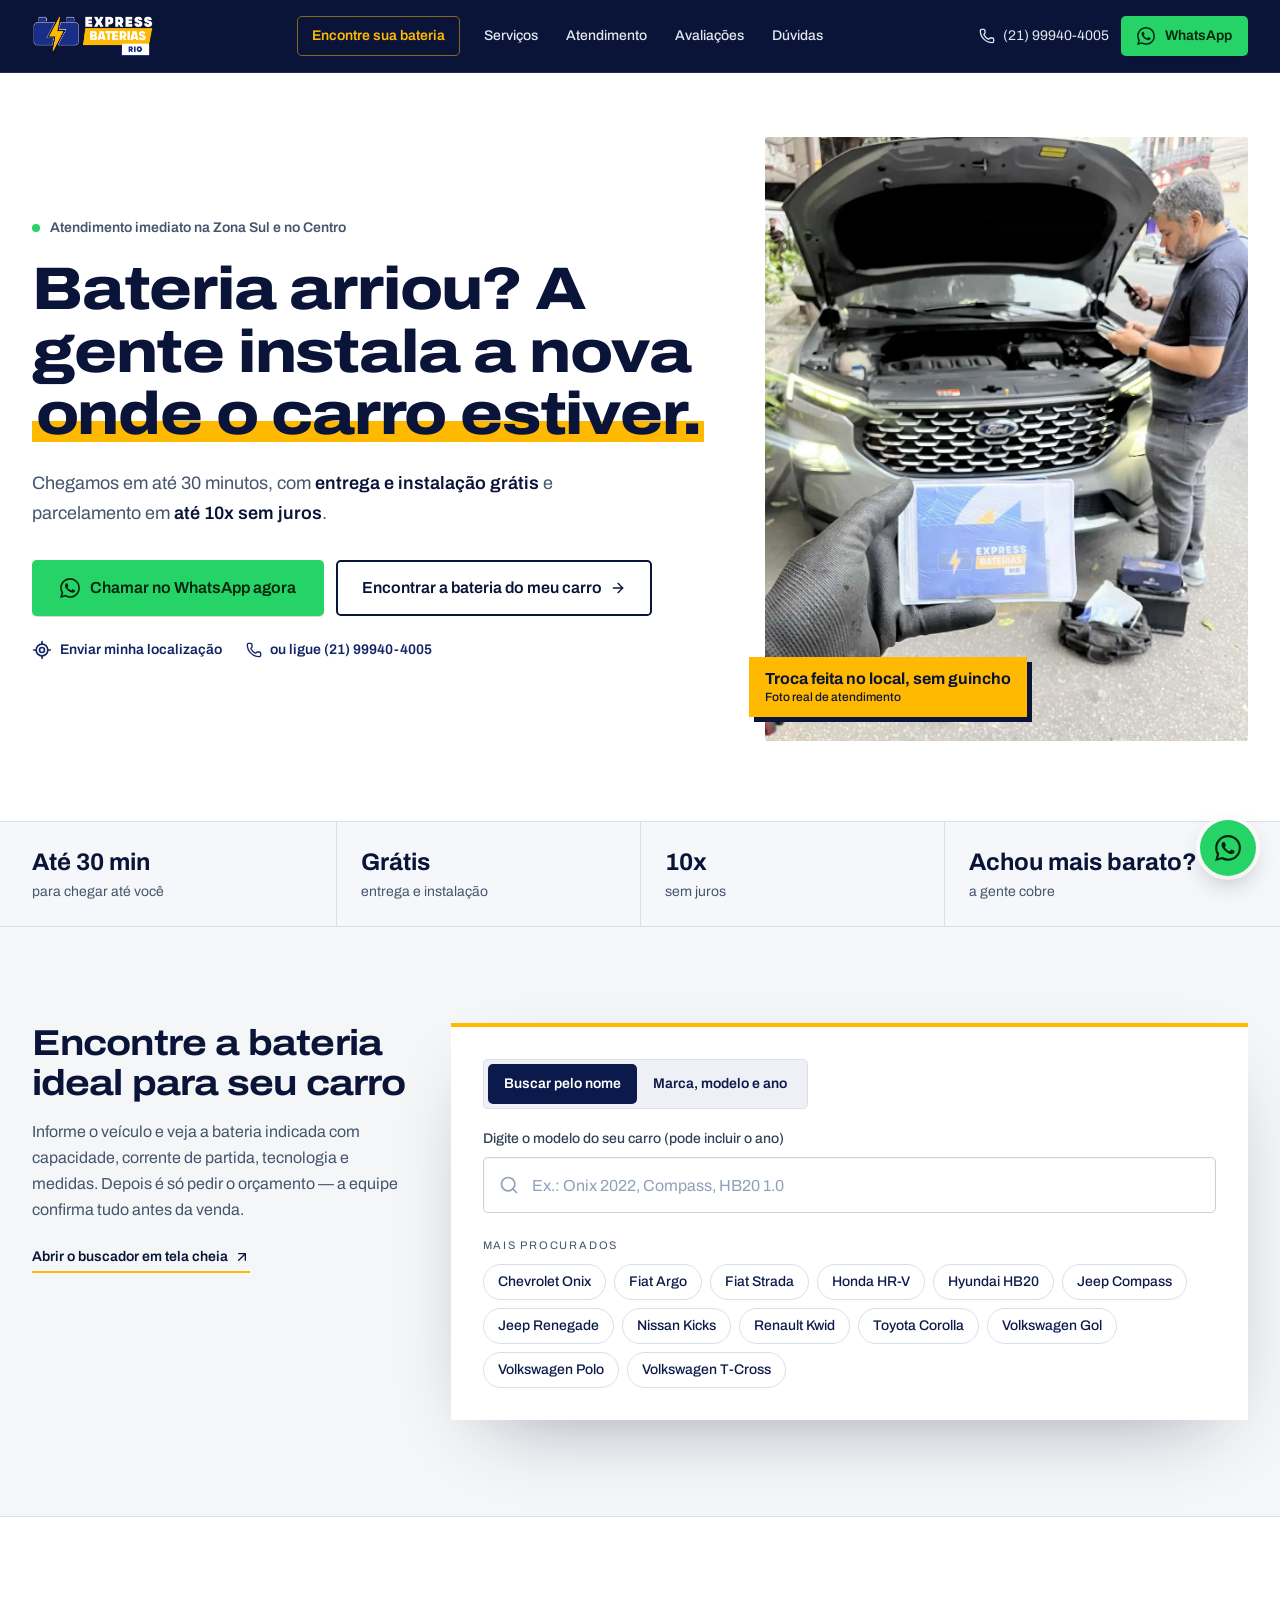
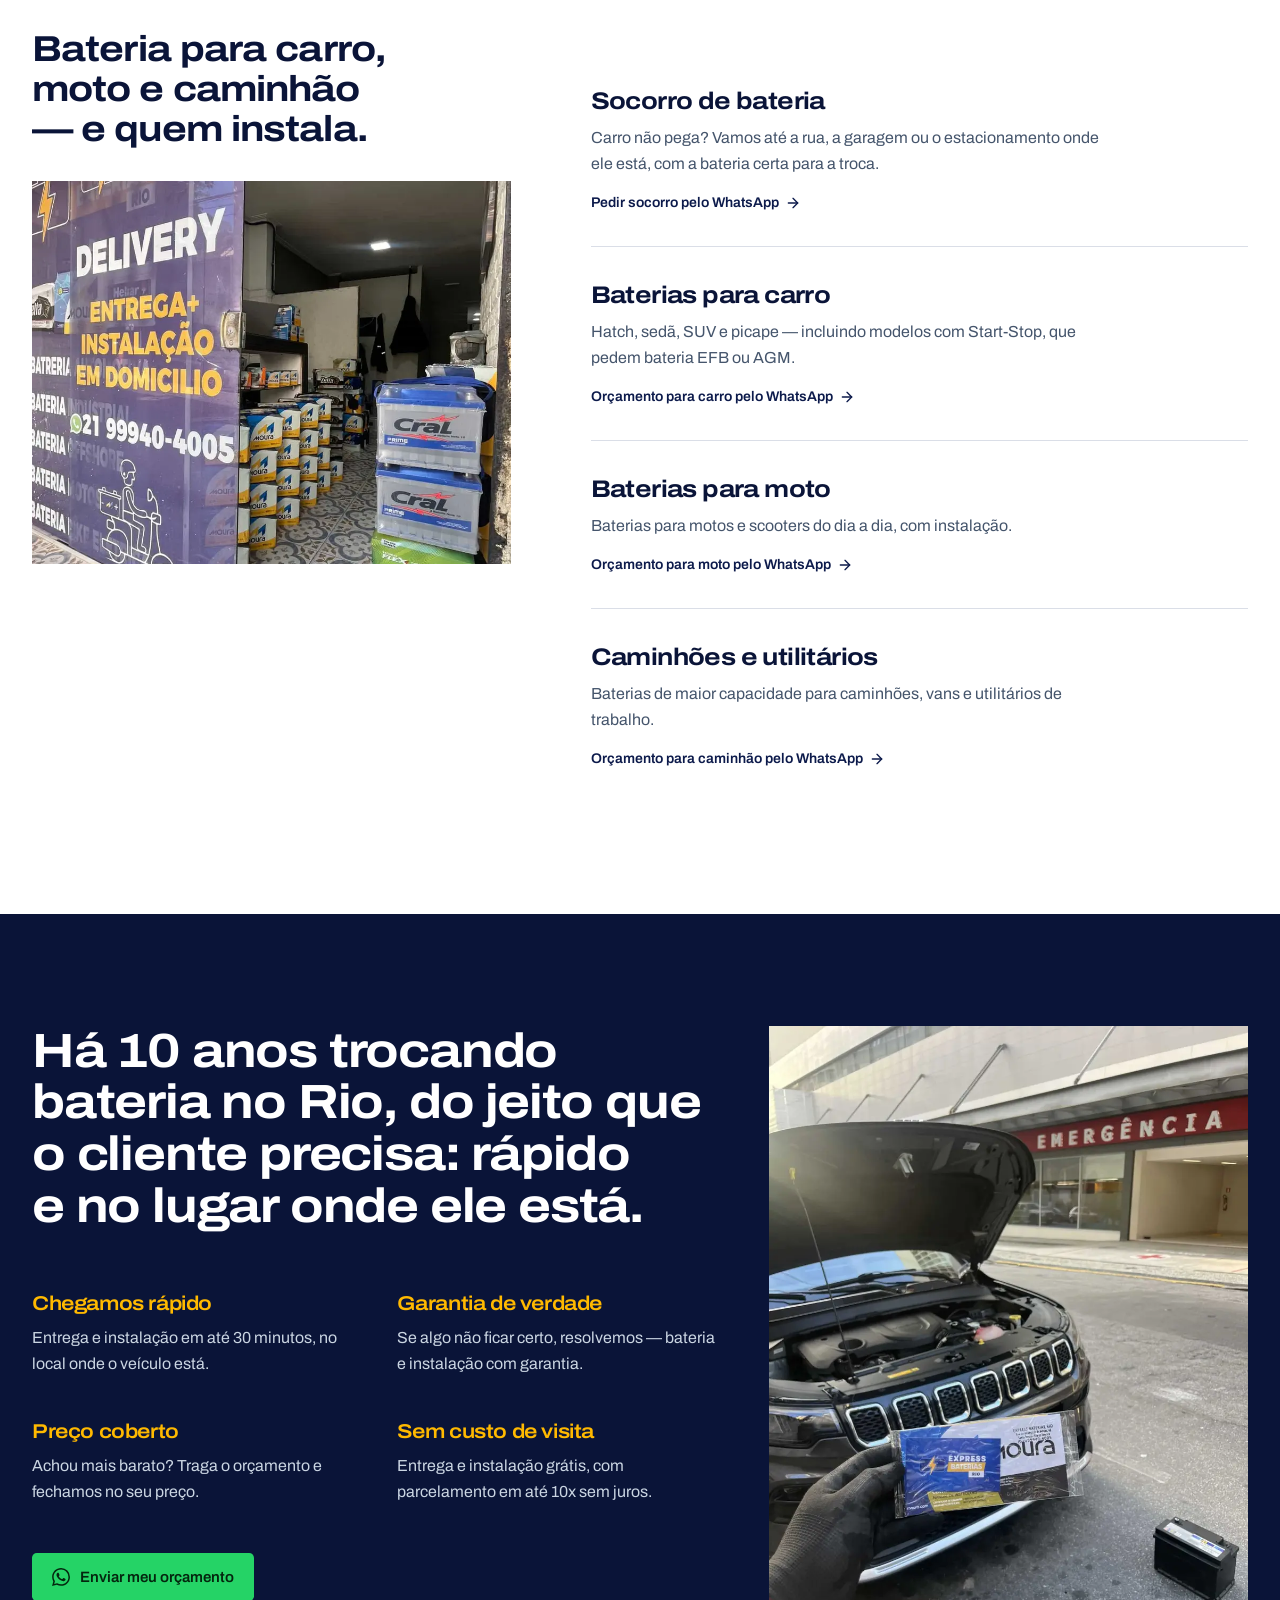
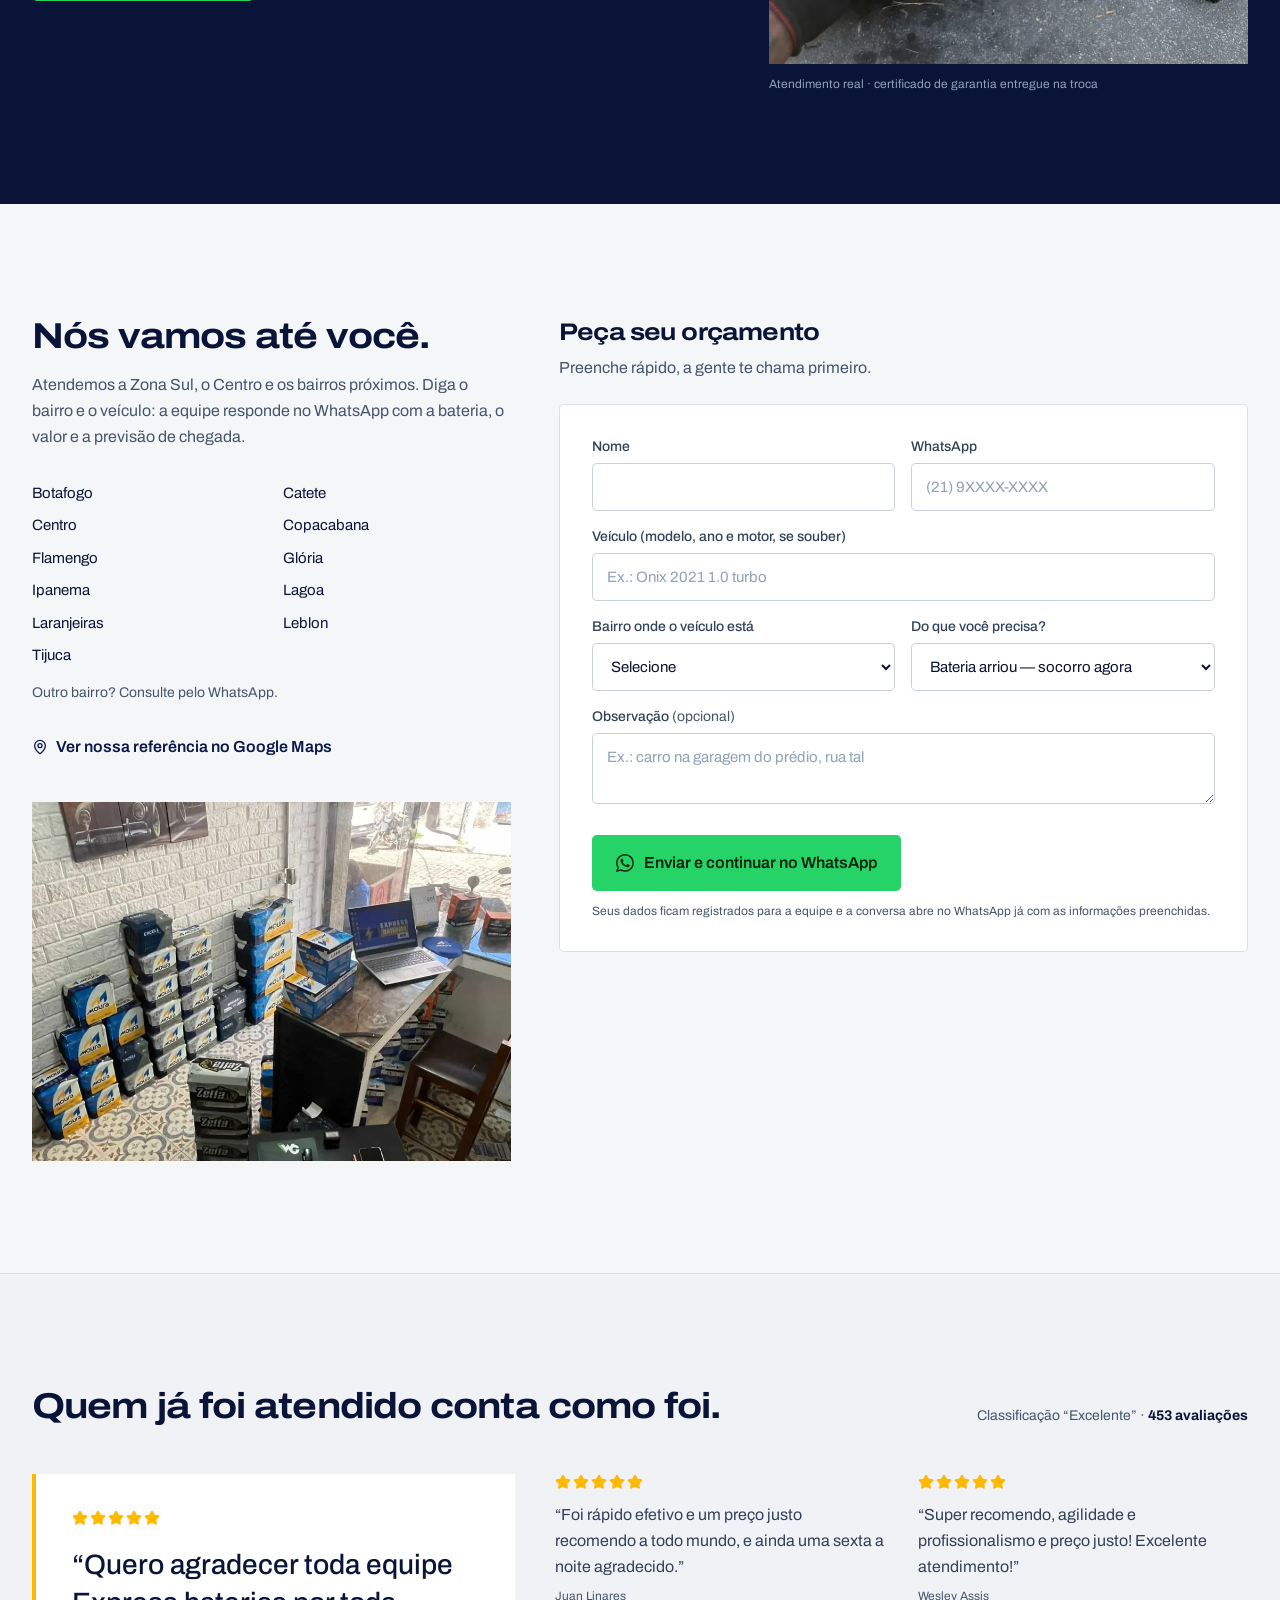
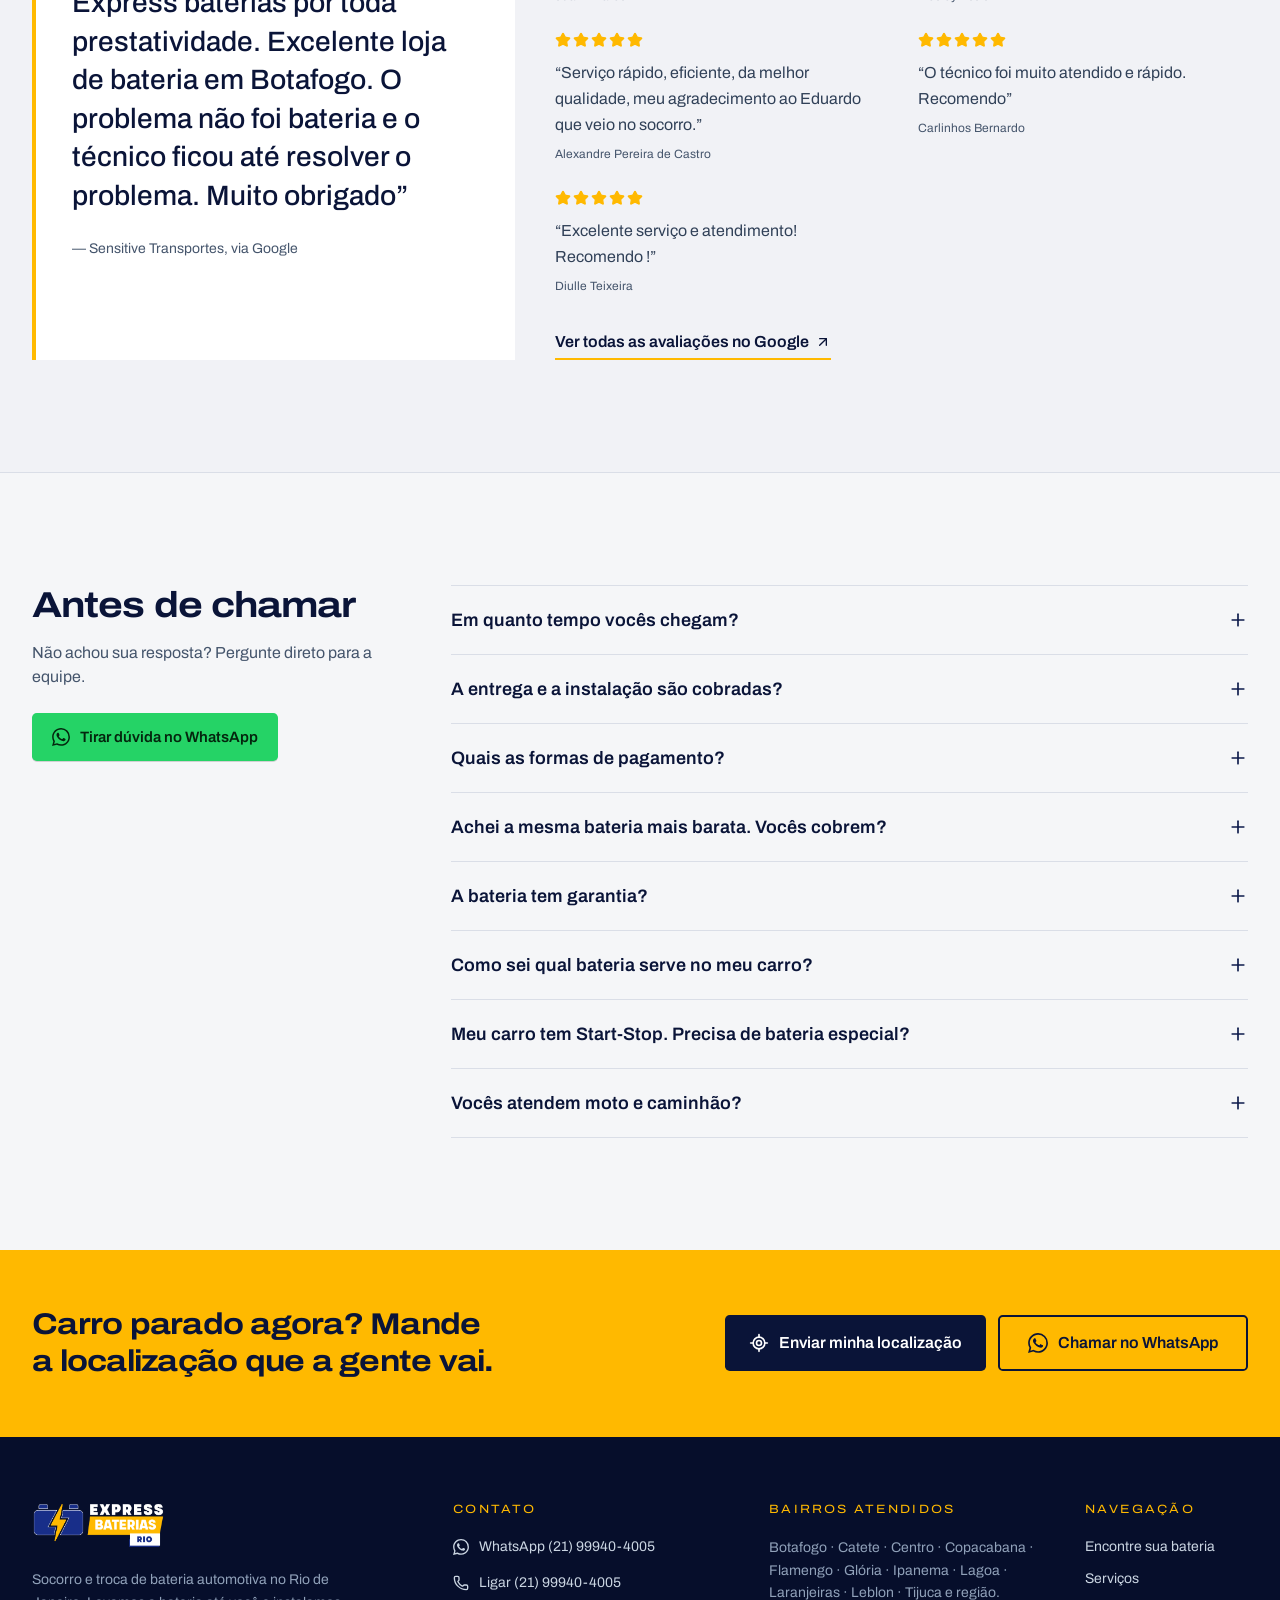
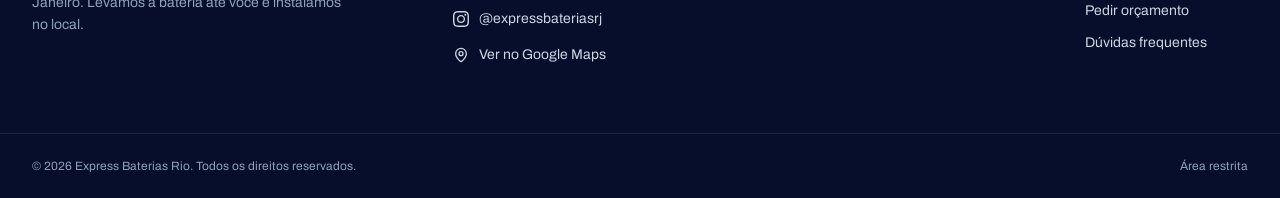
==== index.html @ cb230a3e "Prévia do PR #1 para GitHub Pages (dados de demonstração) Co-Authored-By: Claude Opus 5.5 (1M contex" ====
<!doctype html>
<html lang="pt-BR">
  <head>
    <meta charset="UTF-8" />
    <link rel="icon" href="./favicon.ico" sizes="any" />
    <link rel="icon" type="image/png" sizes="32x32" href="./favicon-32x32.png" />
    <link rel="icon" type="image/png" sizes="16x16" href="./favicon-16x16.png" />
    <link rel="apple-touch-icon" sizes="180x180" href="./apple-touch-icon.png" />
    <meta name="robots" content="noindex" />
    <meta name="viewport" content="width=device-width, initial-scale=1.0" />
    <meta name="theme-color" content="#0C1A4B" />
    <title>Express Baterias Rio – Socorro e troca de bateria automotiva no Rio</title>
    <meta name="description" content="Bateria arriou? Chegamos em até 30 minutos na Zona Sul e no Centro. Entrega e instalação grátis, parcelamento em até 10x sem juros. Baterias para carro, moto e caminhão." />
    <meta property="og:type" content="website" />
    <meta property="og:locale" content="pt_BR" />
    <meta property="og:site_name" content="Express Baterias Rio" />
    <meta property="og:title" content="Express Baterias Rio – Socorro e troca de bateria automotiva" />
    <meta property="og:description" content="Chegamos em até 30 minutos na Zona Sul e no Centro. Entrega e instalação grátis, até 10x sem juros." />
    <meta property="og:image" content="https://expressbateriasrio.com.br/img/3.webp" />
    <meta name="twitter:card" content="summary_large_image" />
    <link rel="preload" as="image" href="./img/3.webp" type="image/webp" />
    <link rel="preload" as="font" href="./fonts/archivo-latin.woff2" type="font/woff2" crossorigin />
    <script type="module" crossorigin src="./assets/index-IyYemOpE.js"></script>
    <link rel="stylesheet" crossorigin href="./assets/index-Cwd_bEfE.css">
  </head>
  <body>
    <div id="root"></div>
  </body>
</html>
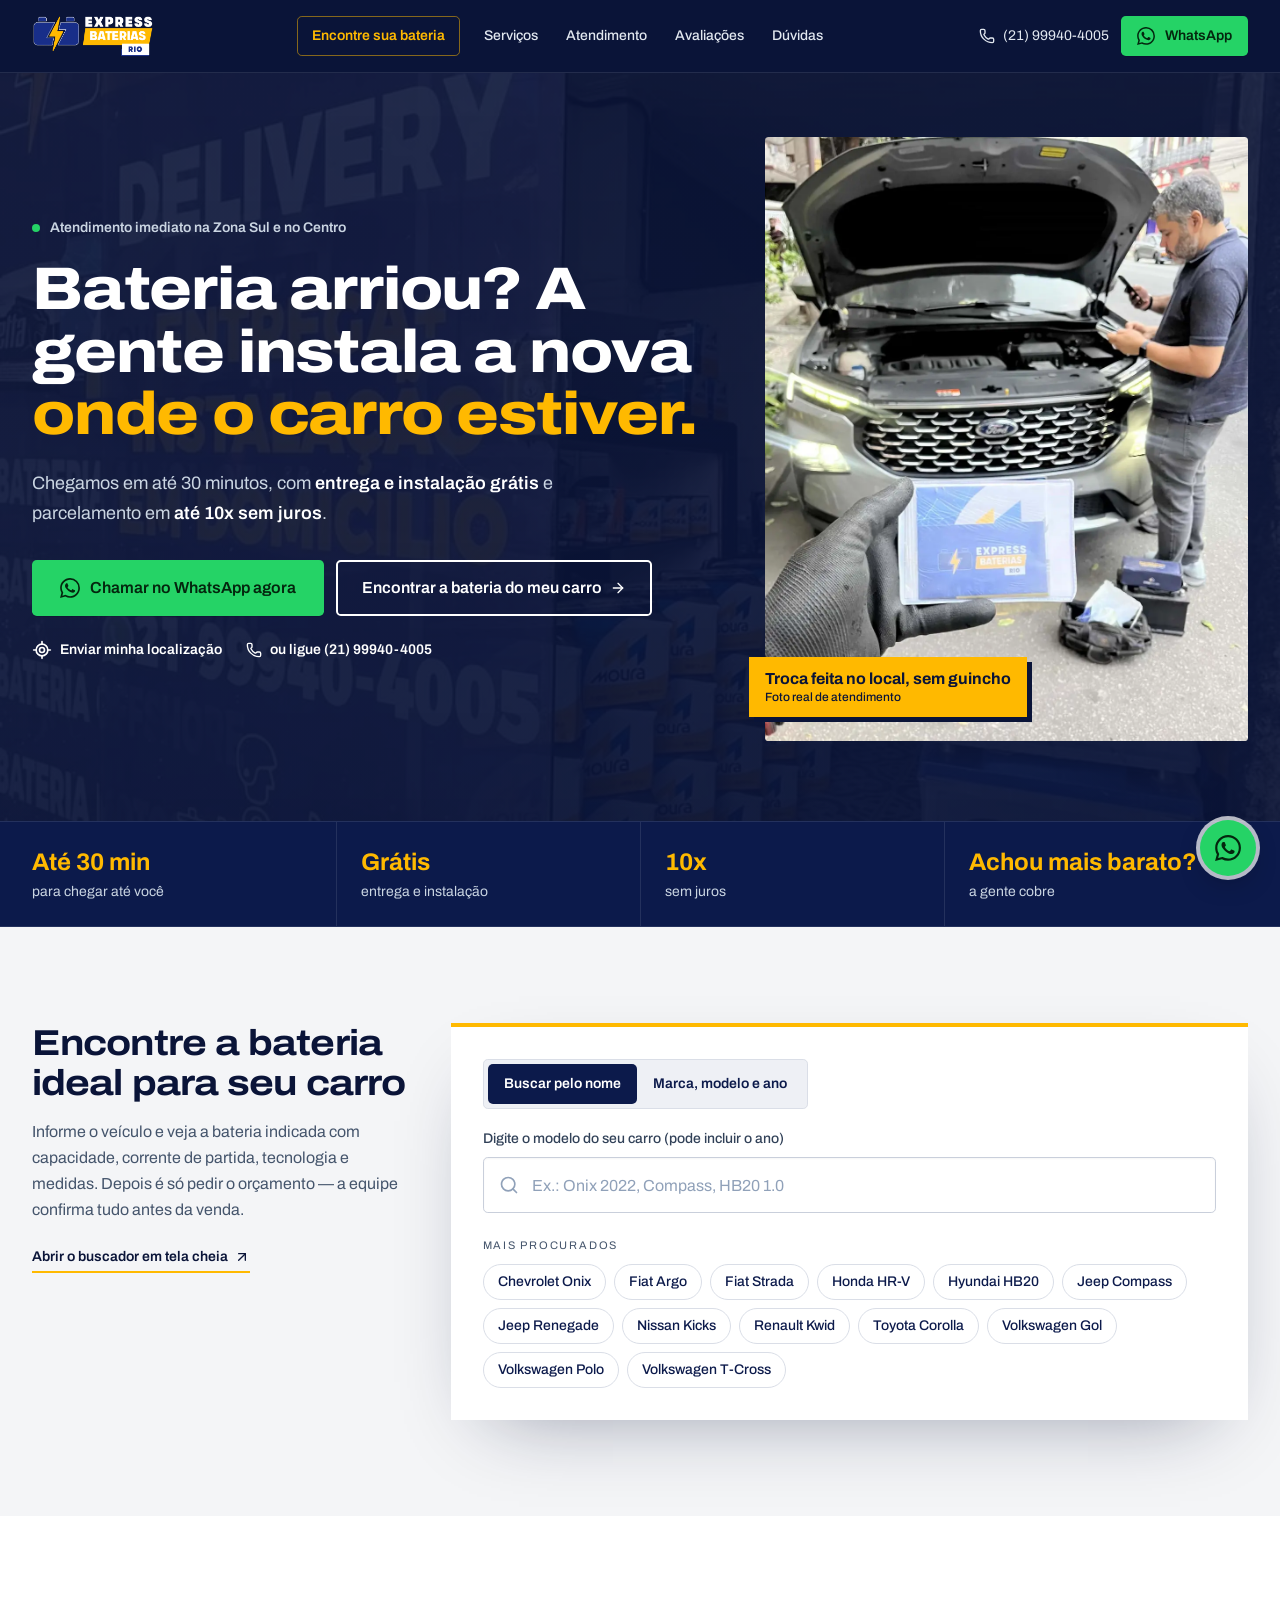
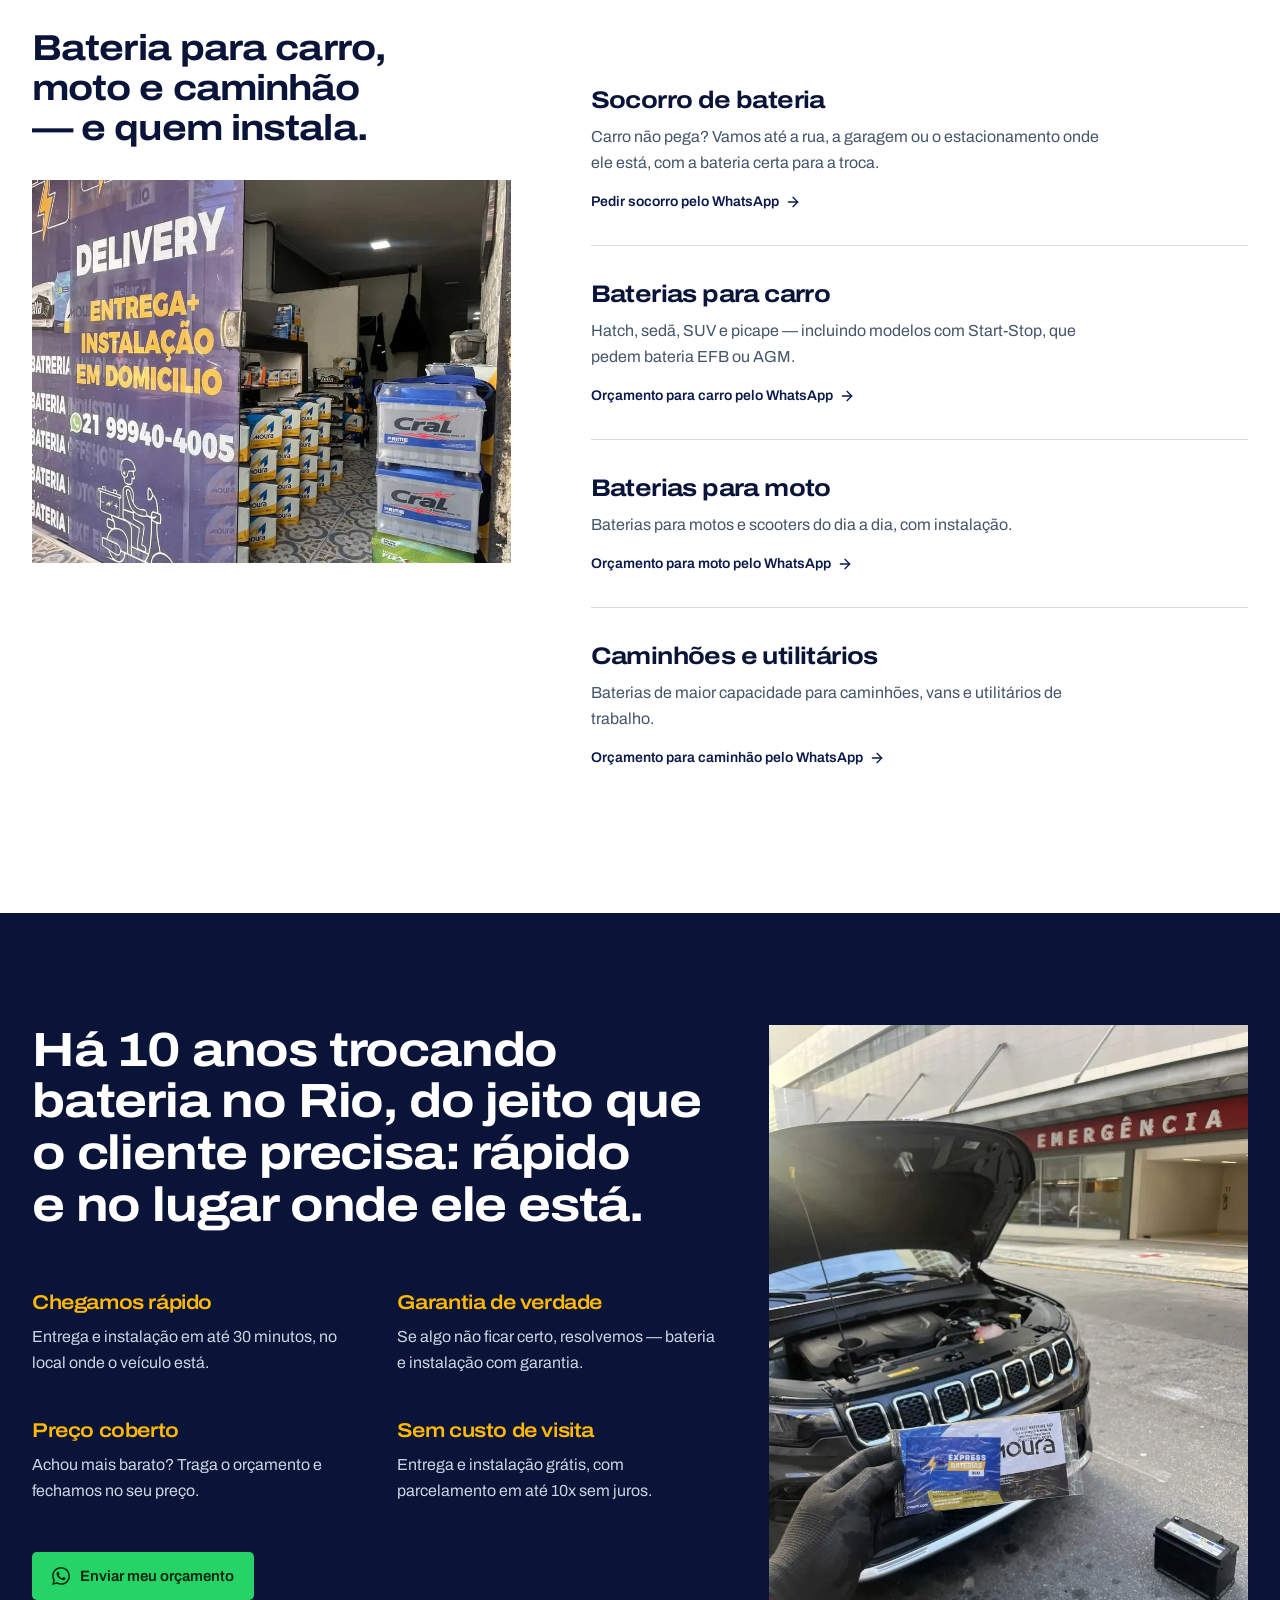
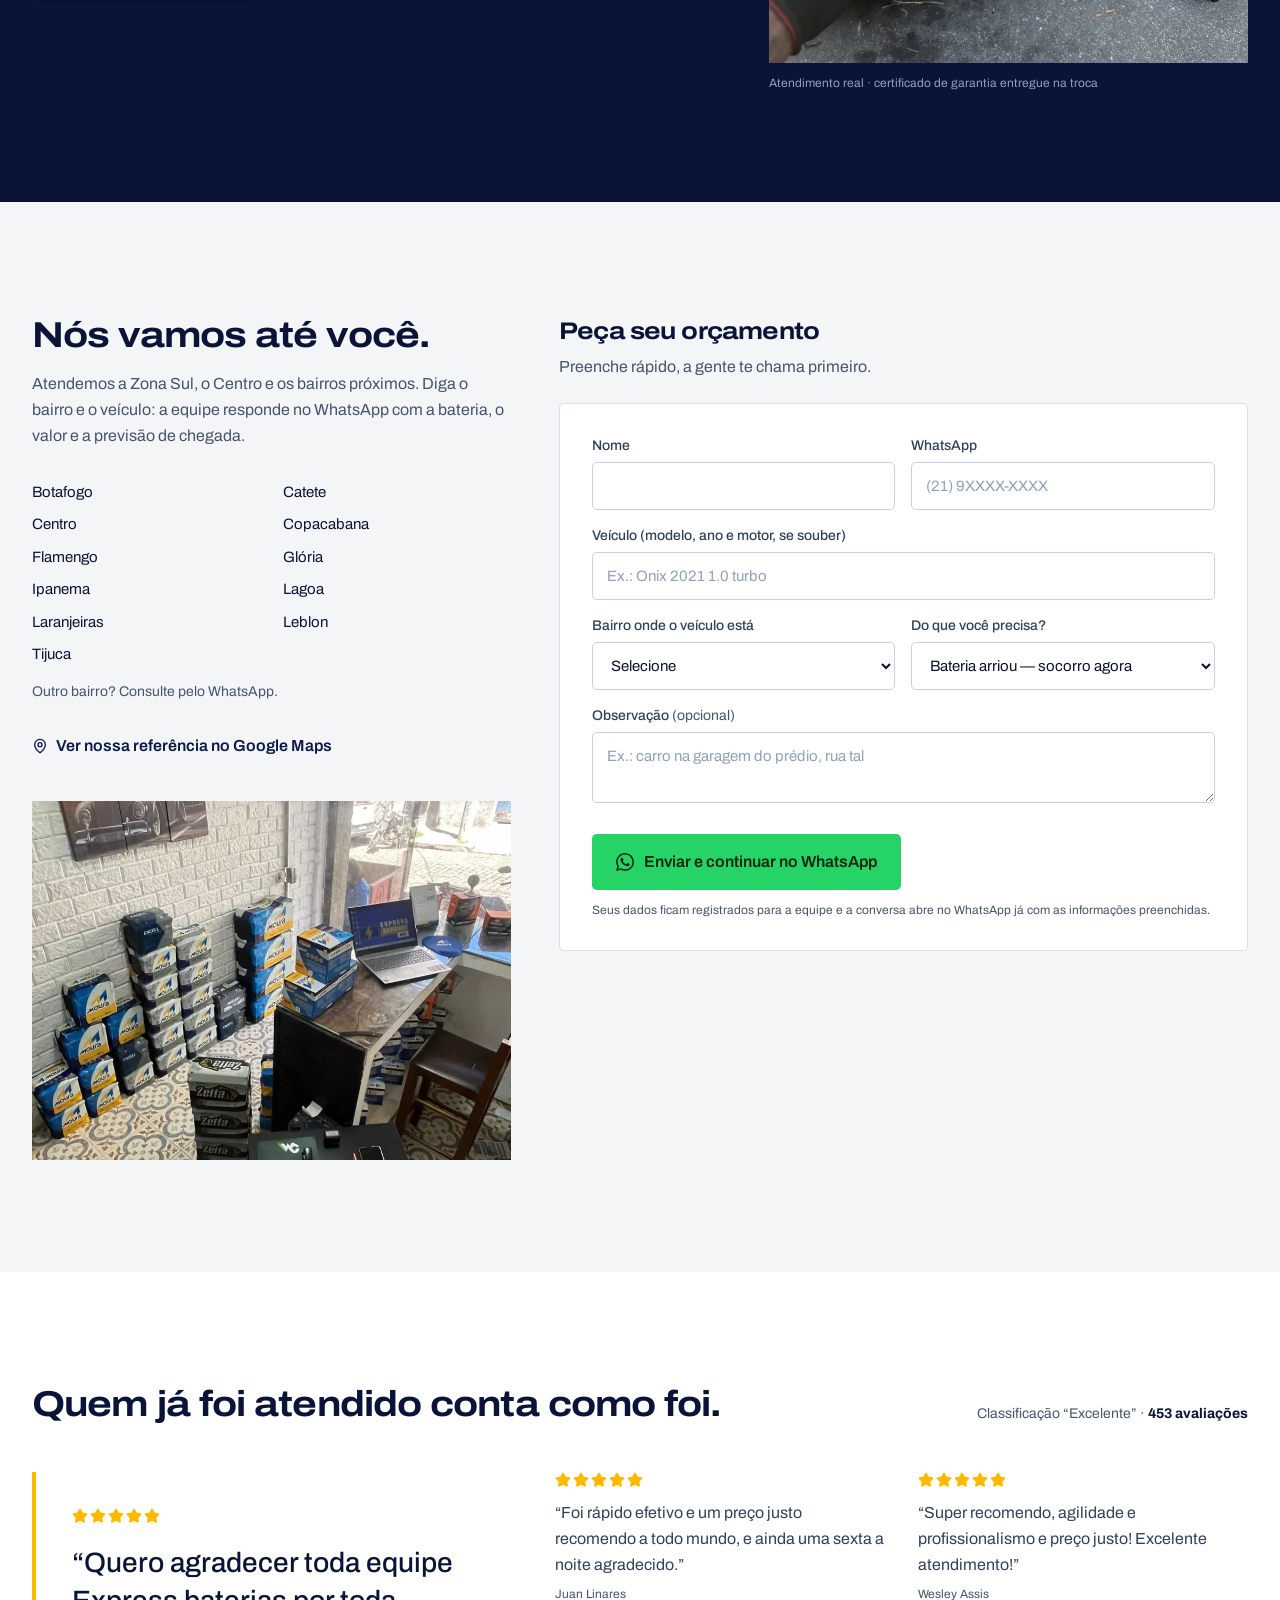
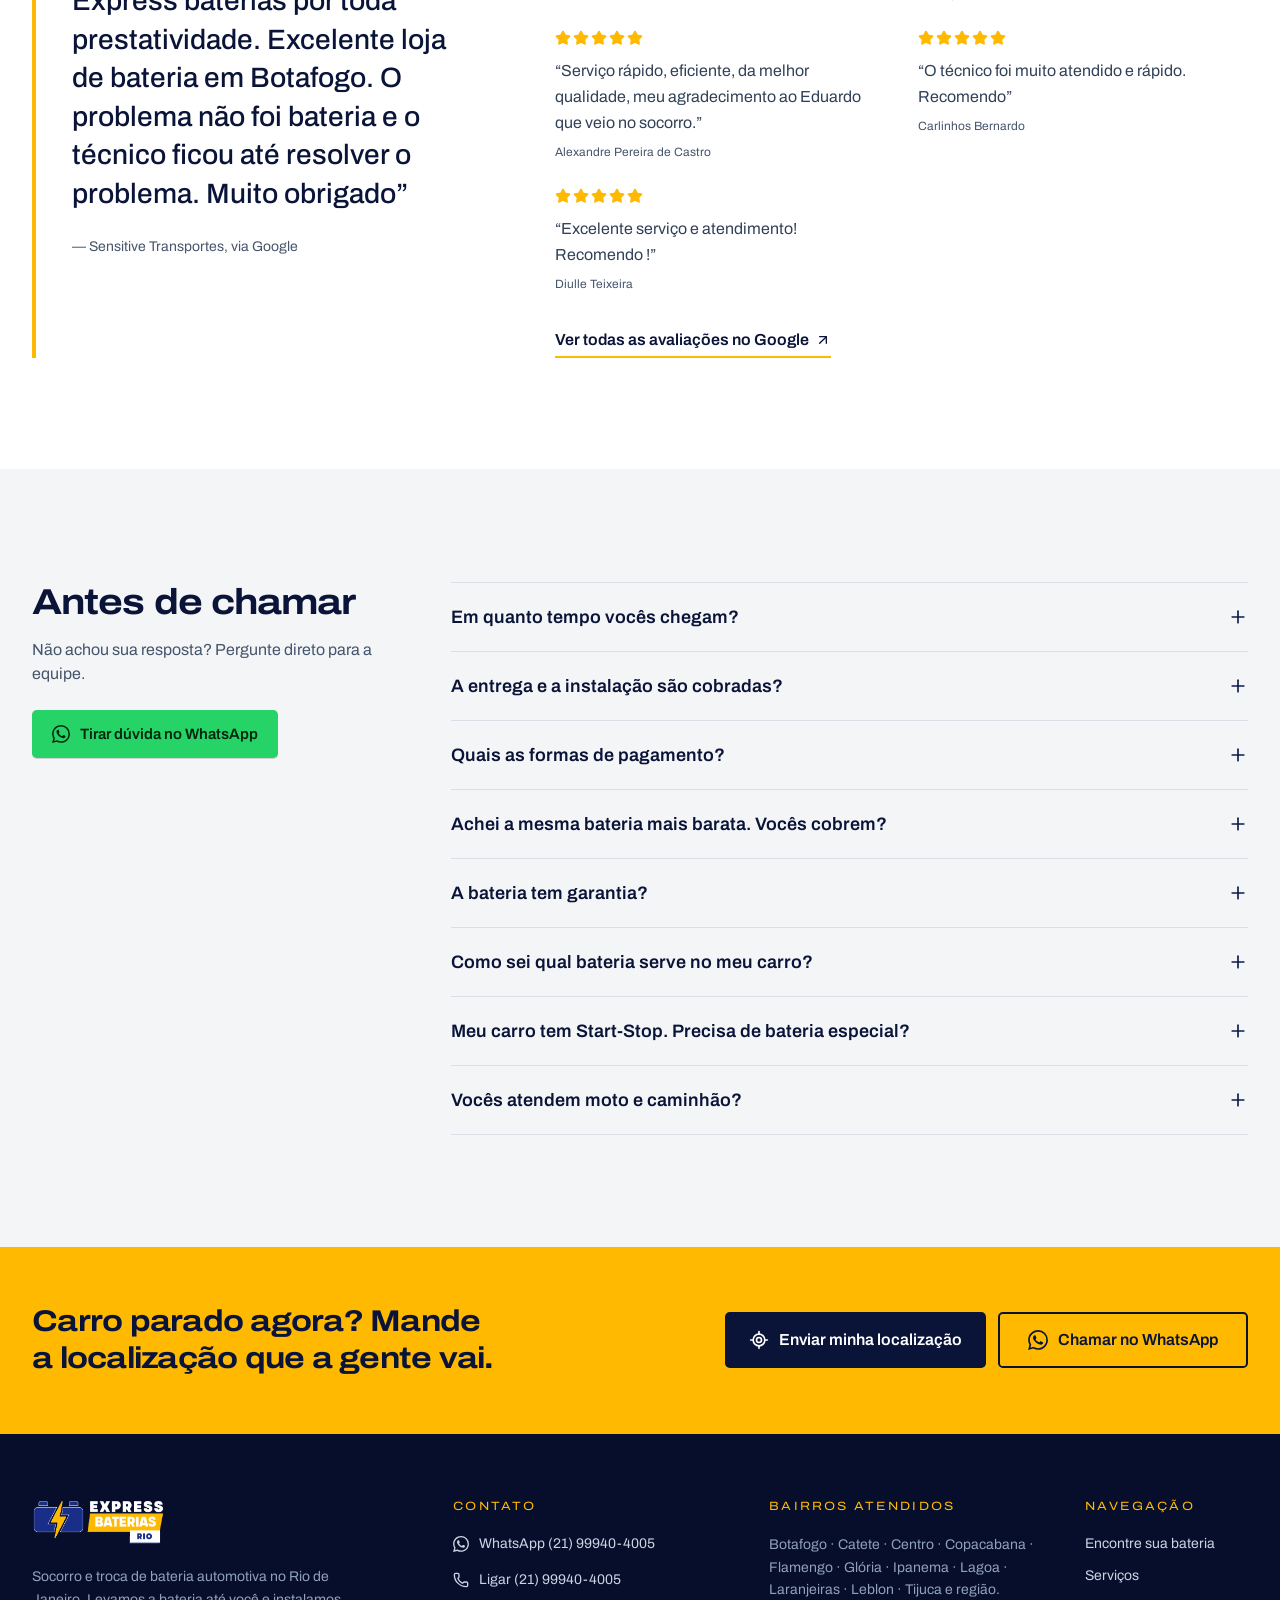
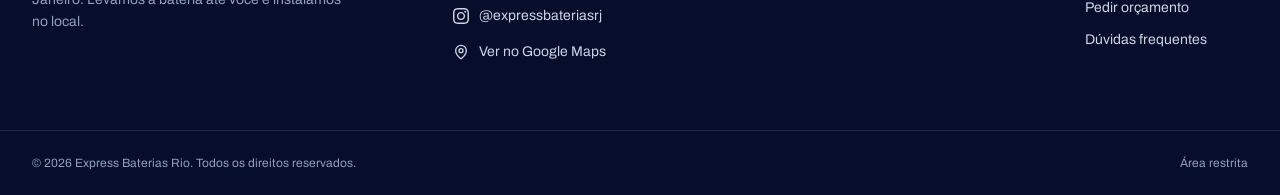
==== commit 44c43551: "Prévia: opção C de fundo Co-Authored-By: Claude Opus 5.5 (1M context) <noreply@anthropic.com> Claude" ====
--- a/index.html
+++ b/index.html
@@ -20,8 +20,8 @@
     <meta name="twitter:card" content="summary_large_image" />
     <link rel="preload" as="image" href="./img/3.webp" type="image/webp" />
     <link rel="preload" as="font" href="./fonts/archivo-latin.woff2" type="font/woff2" crossorigin />
-    <script type="module" crossorigin src="./assets/index-IyYemOpE.js"></script>
-    <link rel="stylesheet" crossorigin href="./assets/index-Cwd_bEfE.css">
+    <script type="module" crossorigin src="./assets/index-YDPysJhI.js"></script>
+    <link rel="stylesheet" crossorigin href="./assets/index-BfiLnAzB.css">
   </head>
   <body>
     <div id="root"></div>
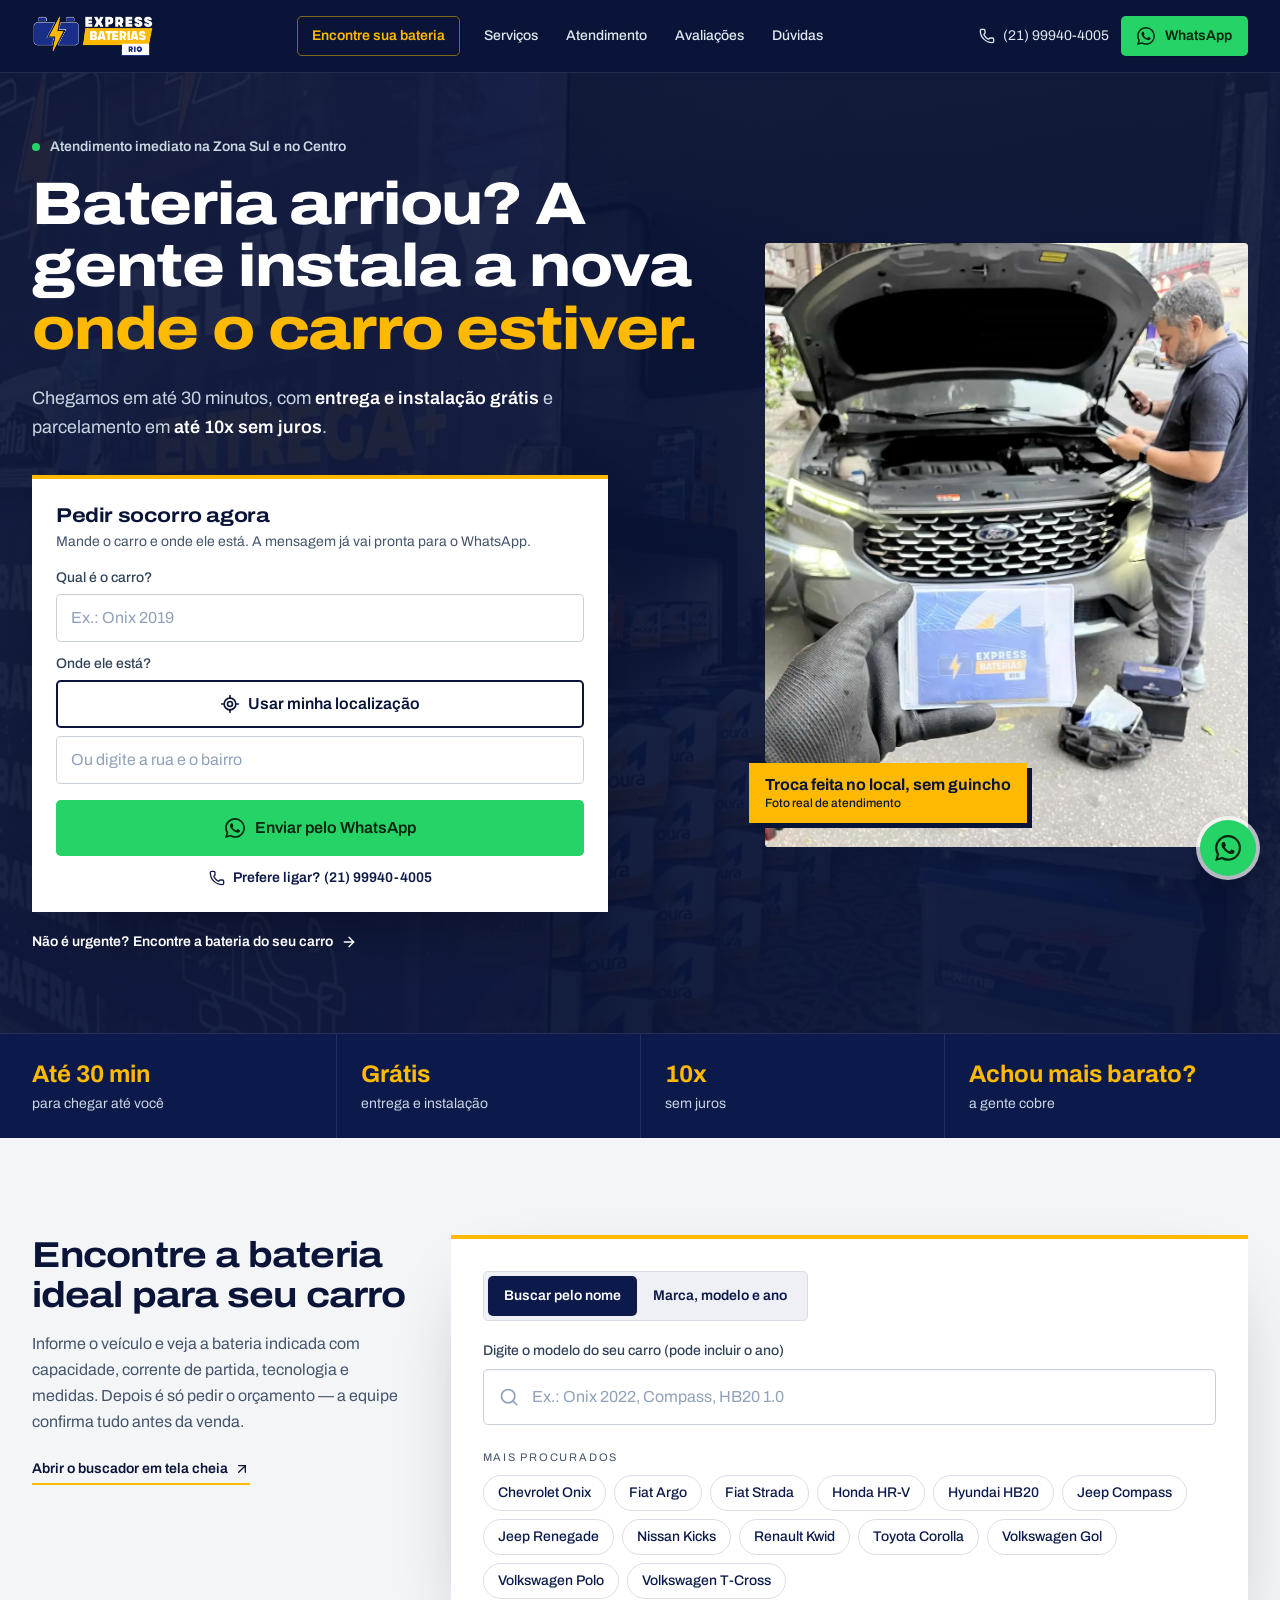
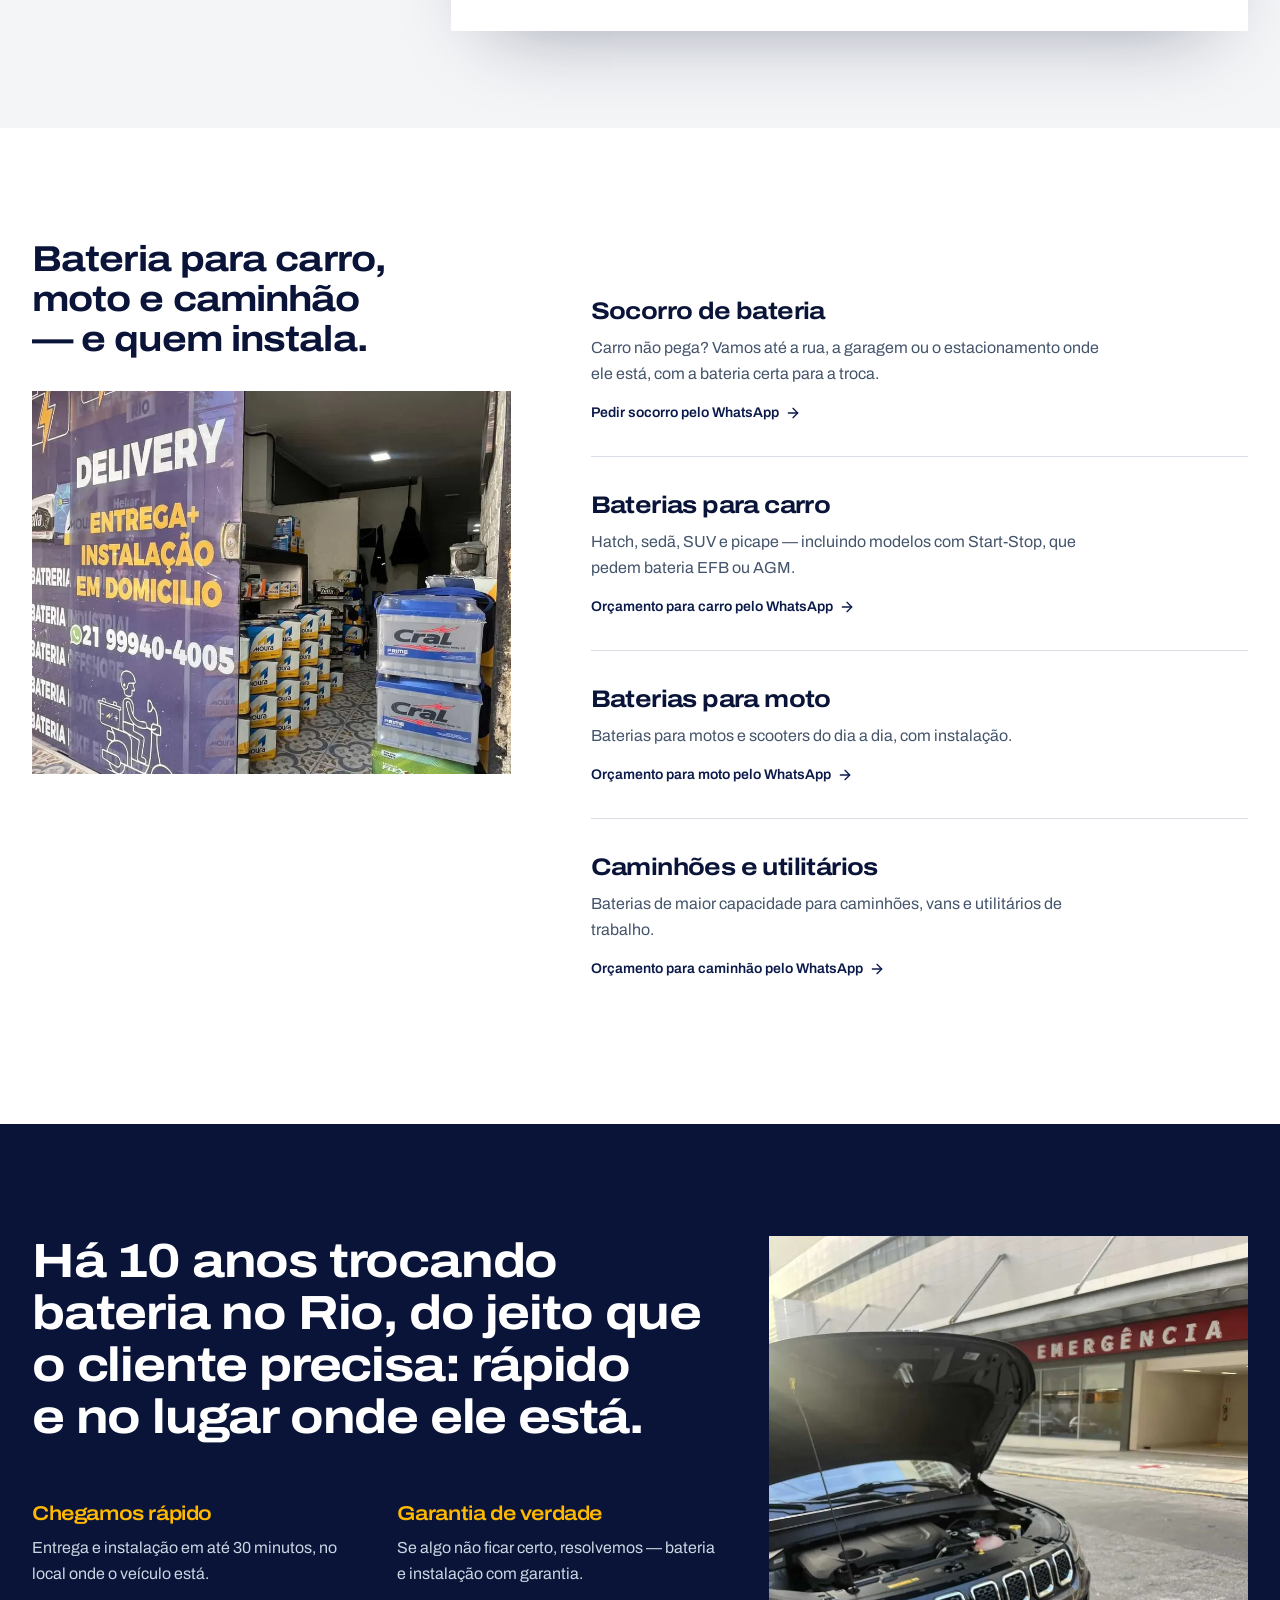
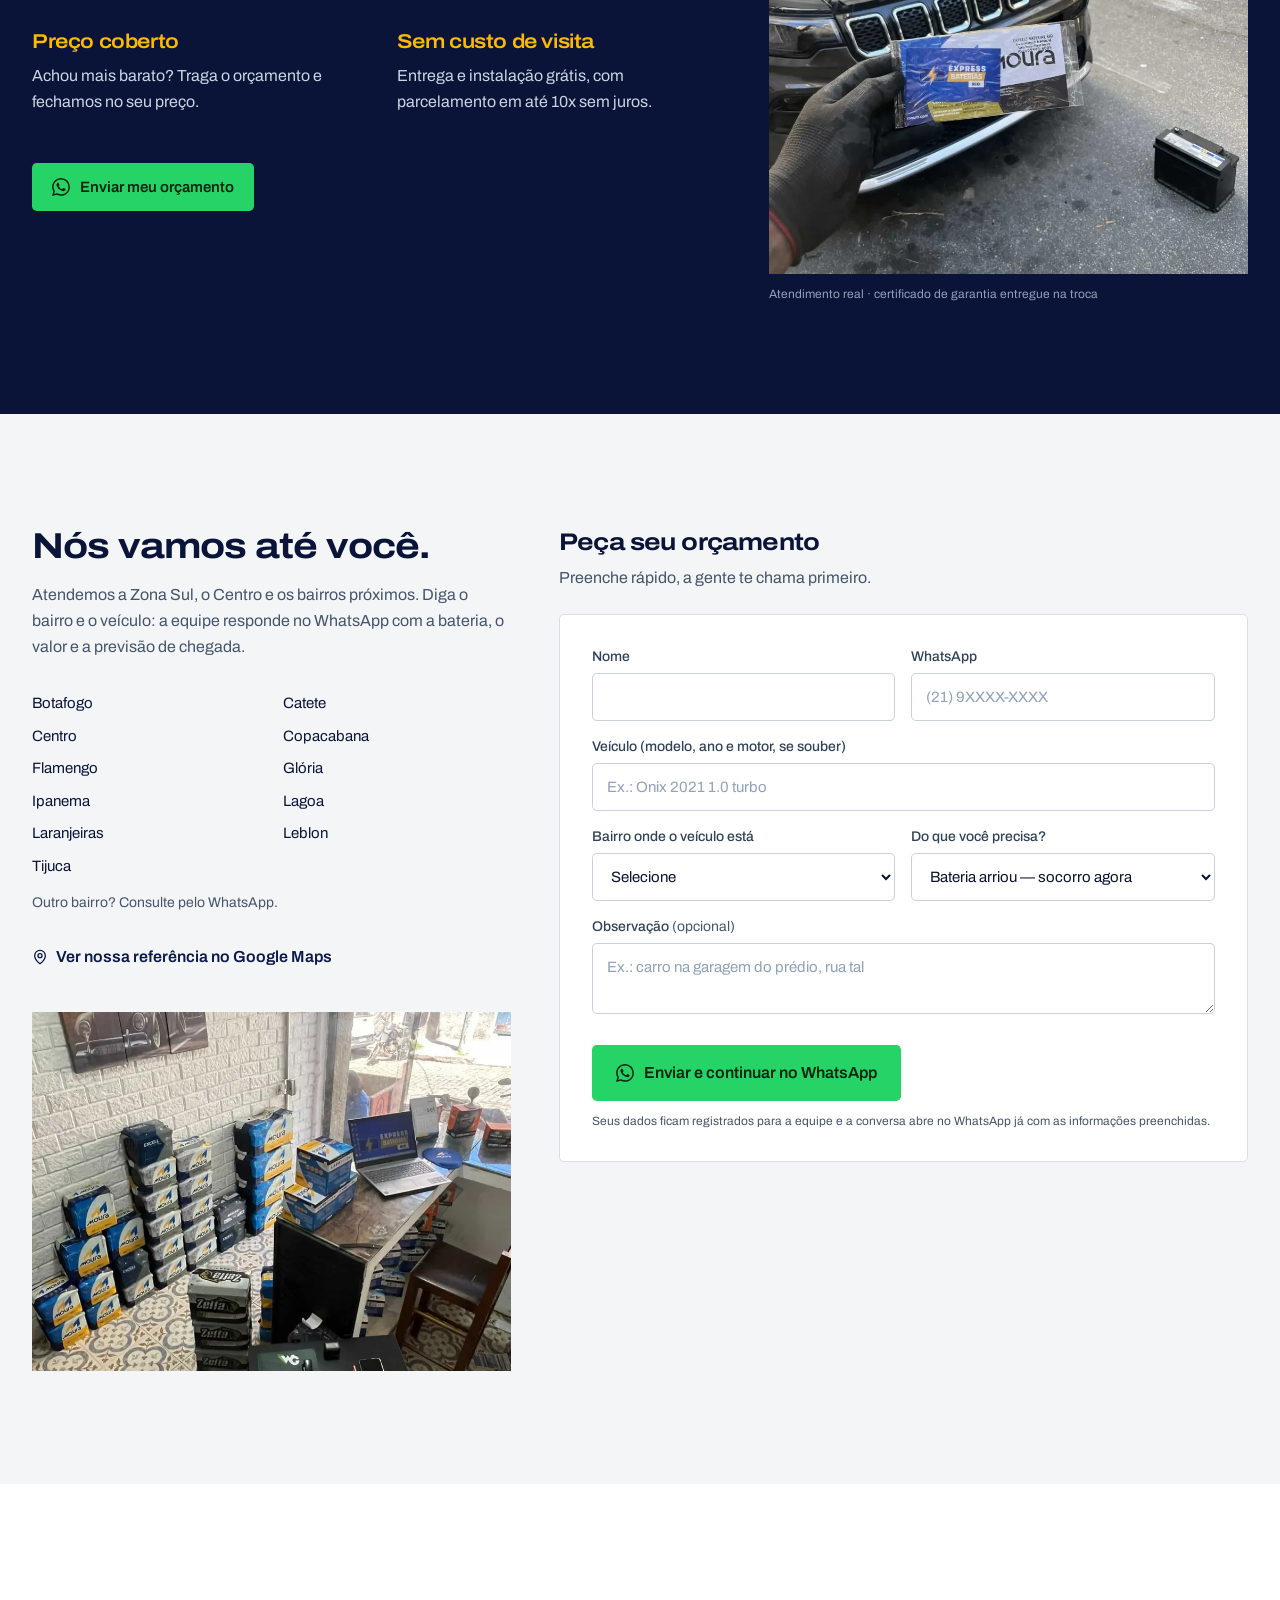
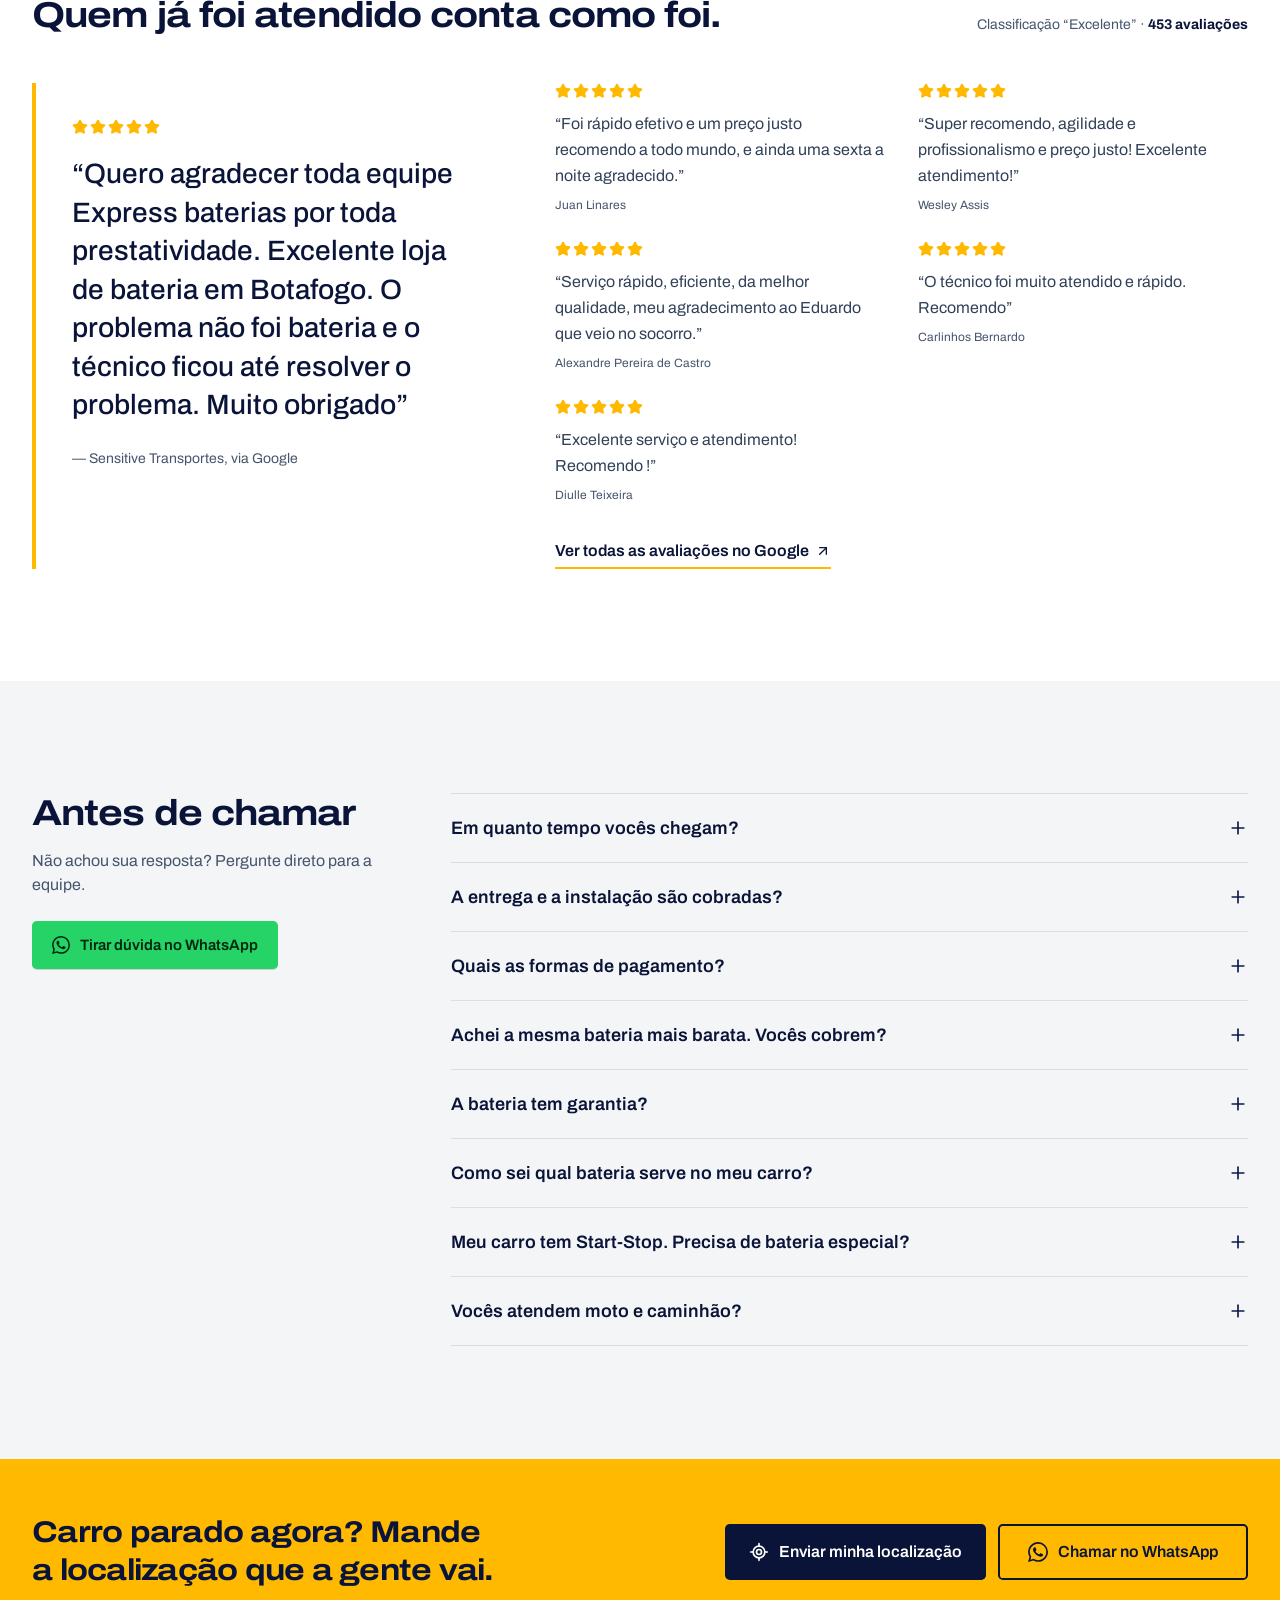
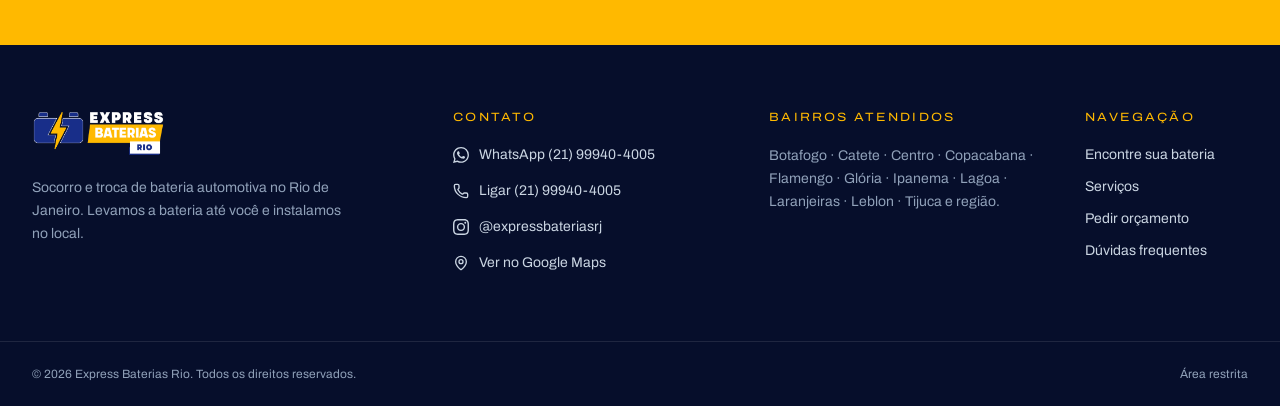
==== commit 8eb7659d: "Prévia: atalho de emergência no topo Co-Authored-By: Claude Opus 5.5 <noreply@anthropic.com> Claude-" ====
--- a/index.html
+++ b/index.html
@@ -20,8 +20,8 @@
     <meta name="twitter:card" content="summary_large_image" />
     <link rel="preload" as="image" href="./img/3.webp" type="image/webp" />
     <link rel="preload" as="font" href="./fonts/archivo-latin.woff2" type="font/woff2" crossorigin />
-    <script type="module" crossorigin src="./assets/index-YDPysJhI.js"></script>
-    <link rel="stylesheet" crossorigin href="./assets/index-BfiLnAzB.css">
+    <script type="module" crossorigin src="./assets/index-Dt_r_oYc.js"></script>
+    <link rel="stylesheet" crossorigin href="./assets/index-FbKjc2hX.css">
   </head>
   <body>
     <div id="root"></div>
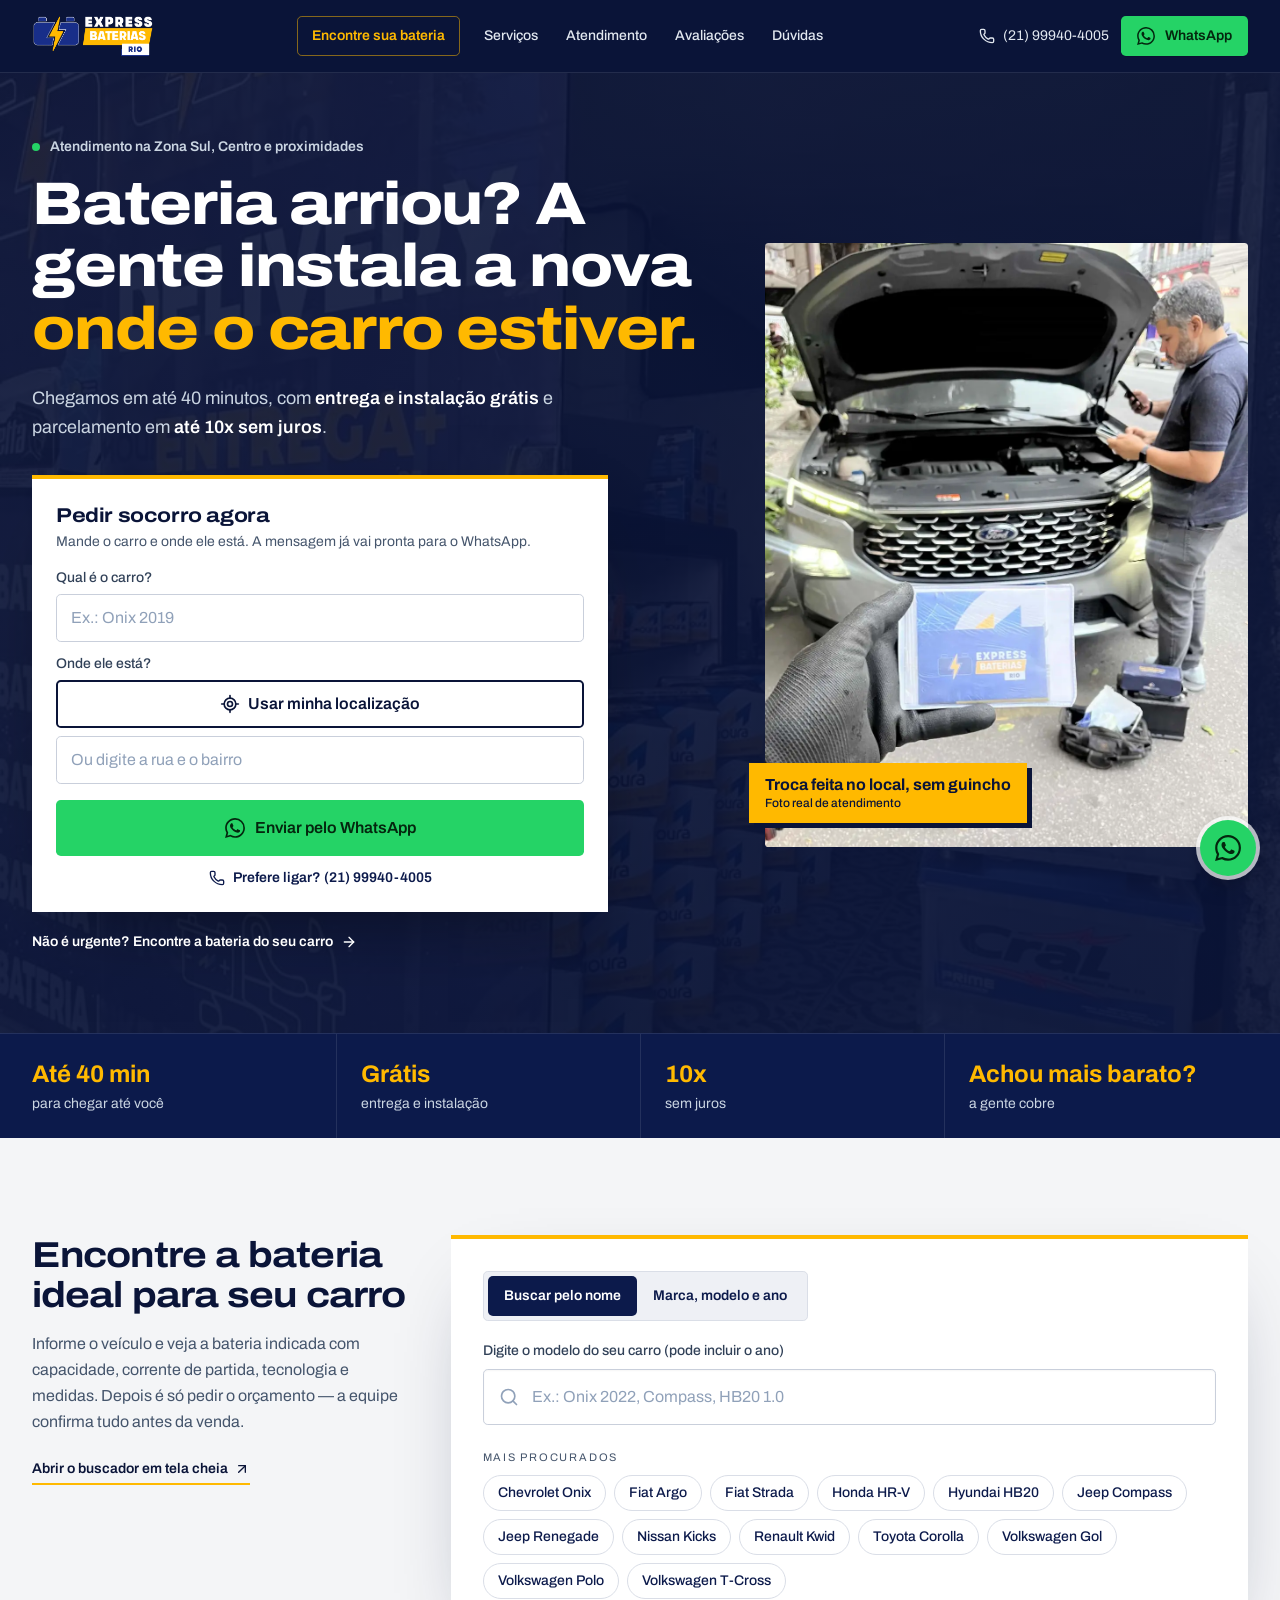
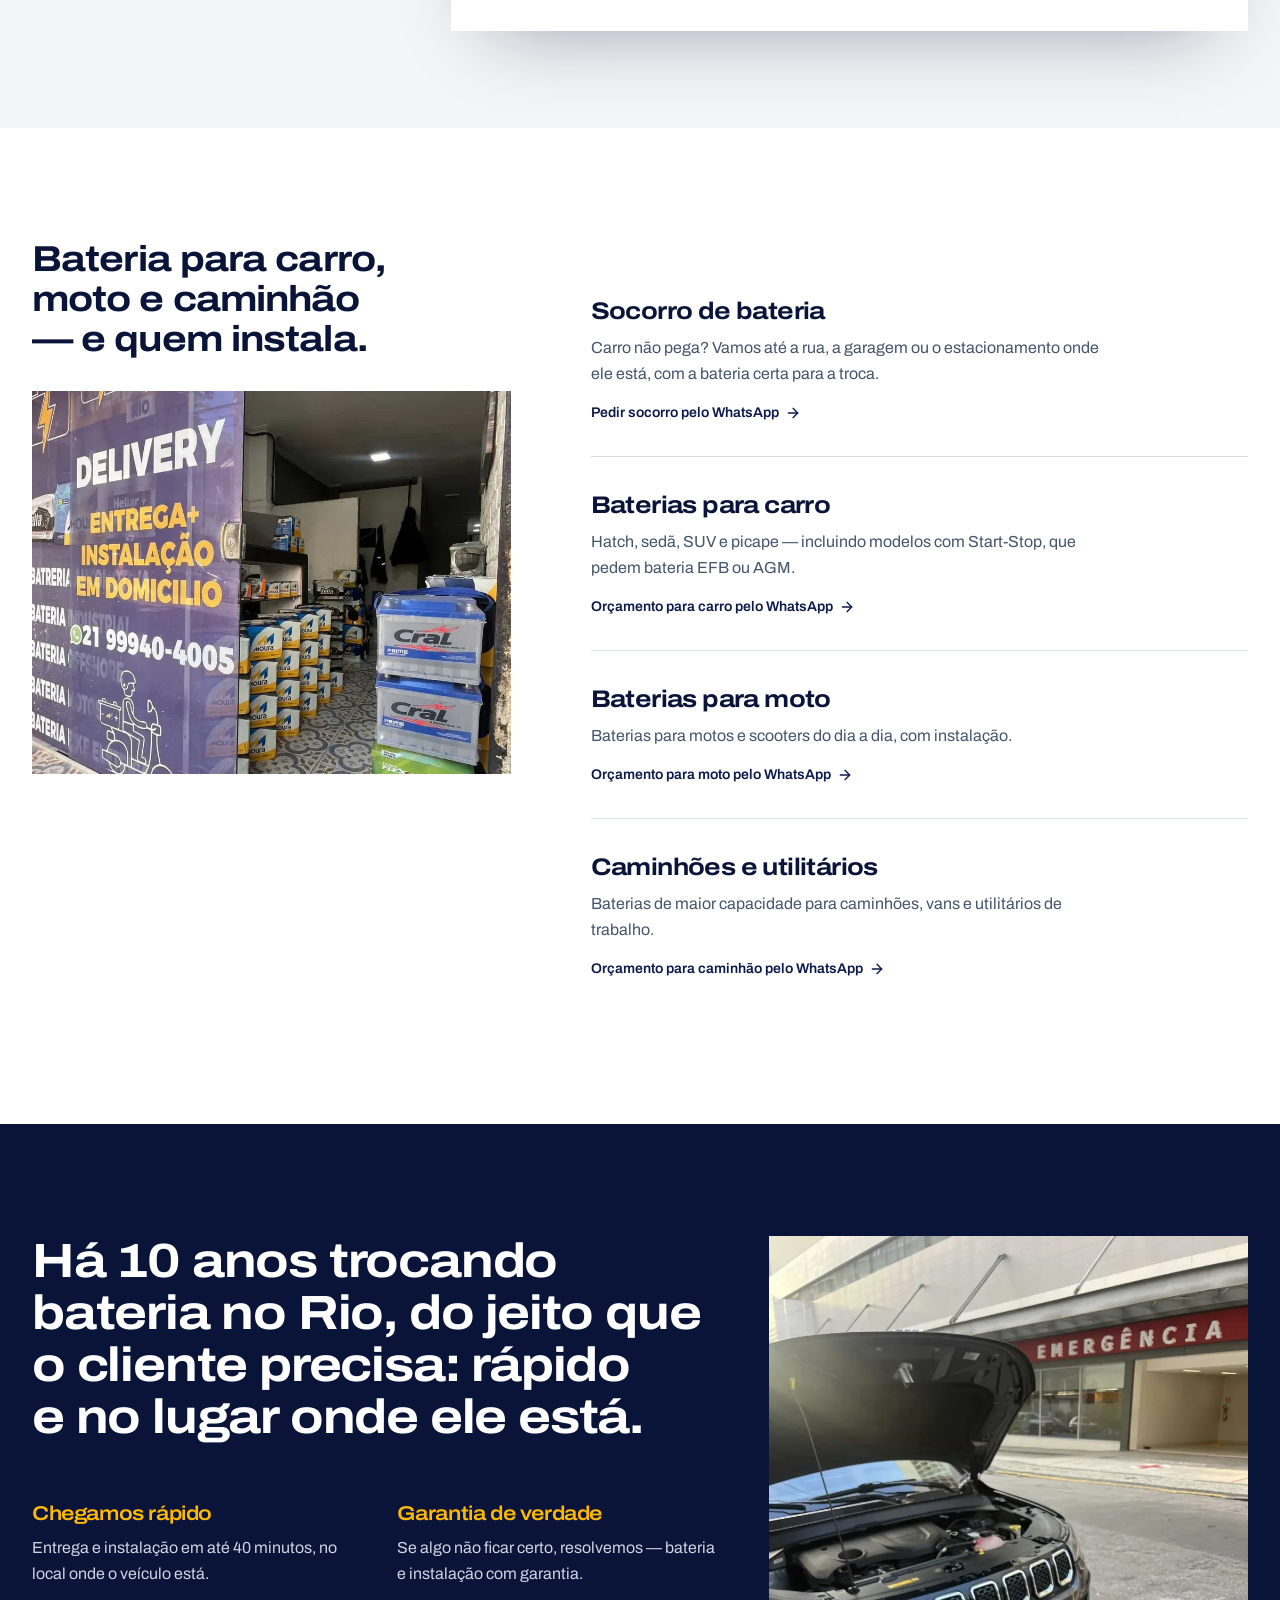
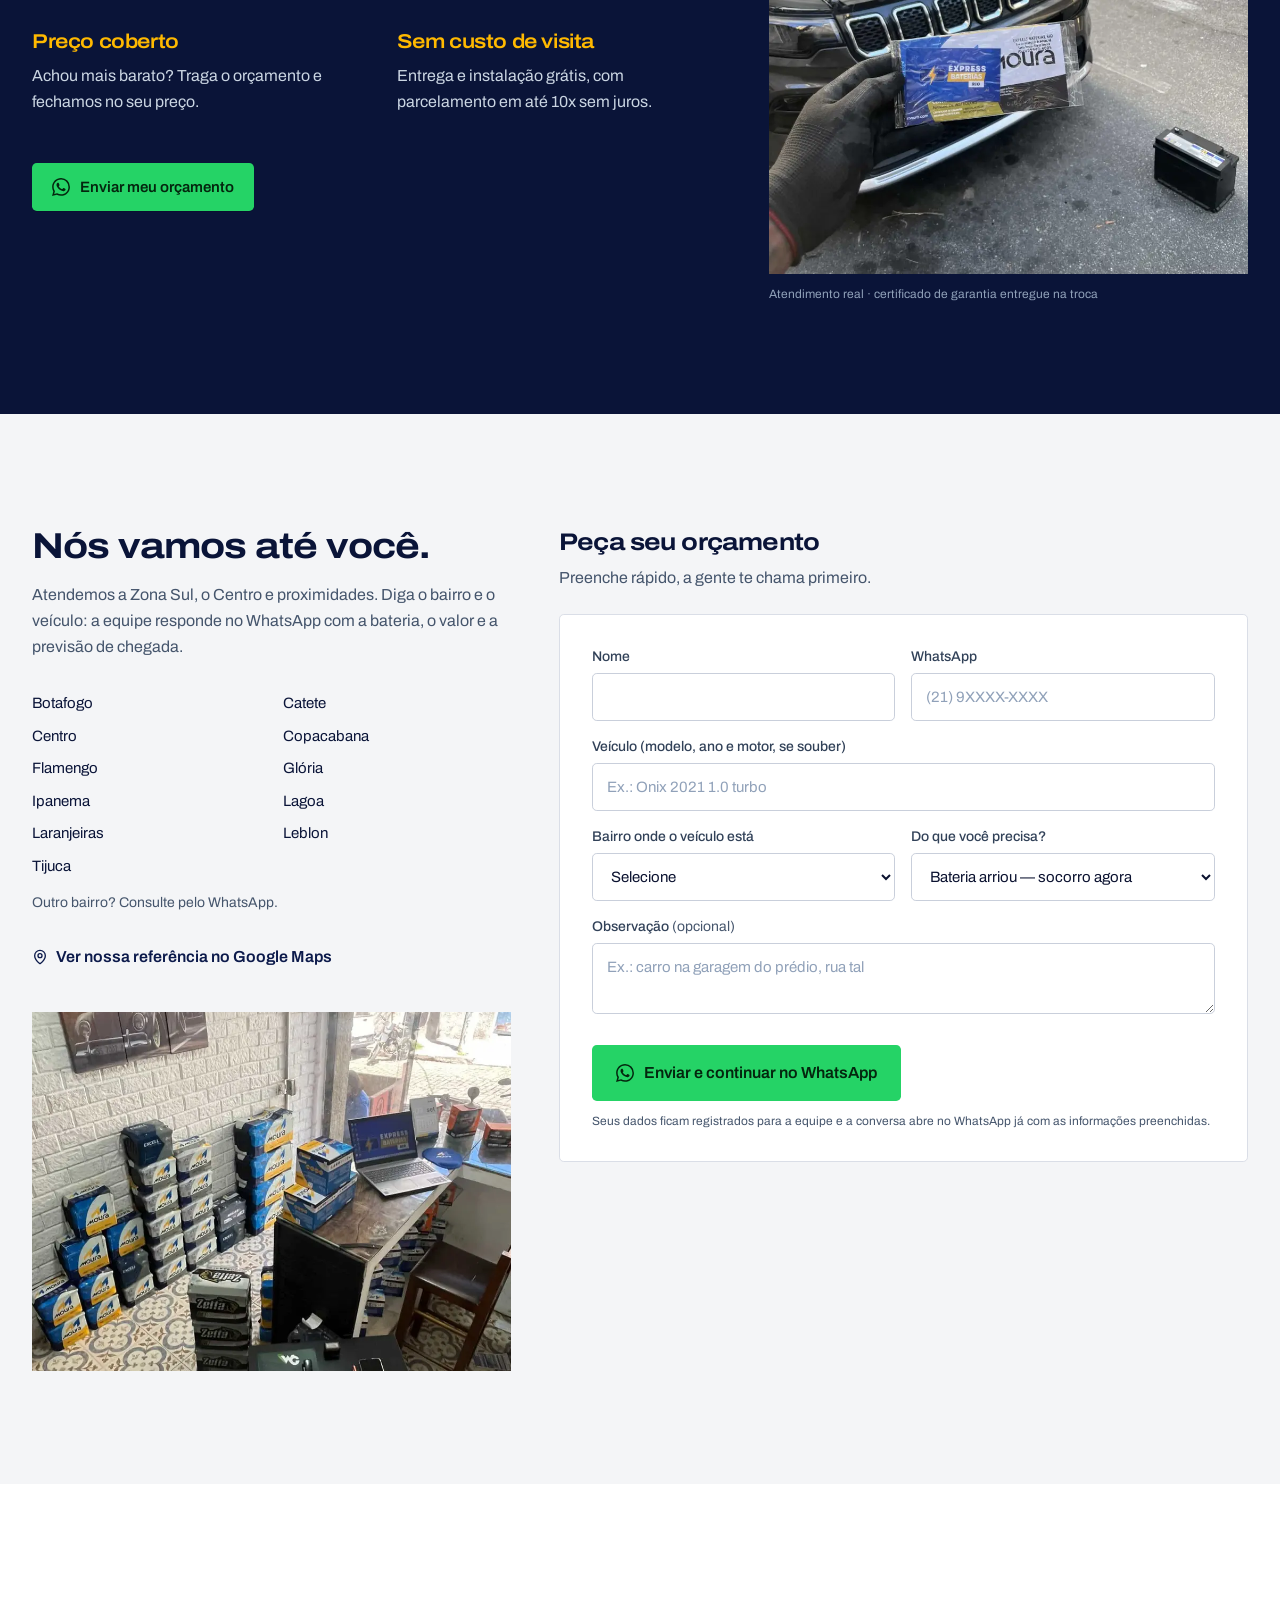
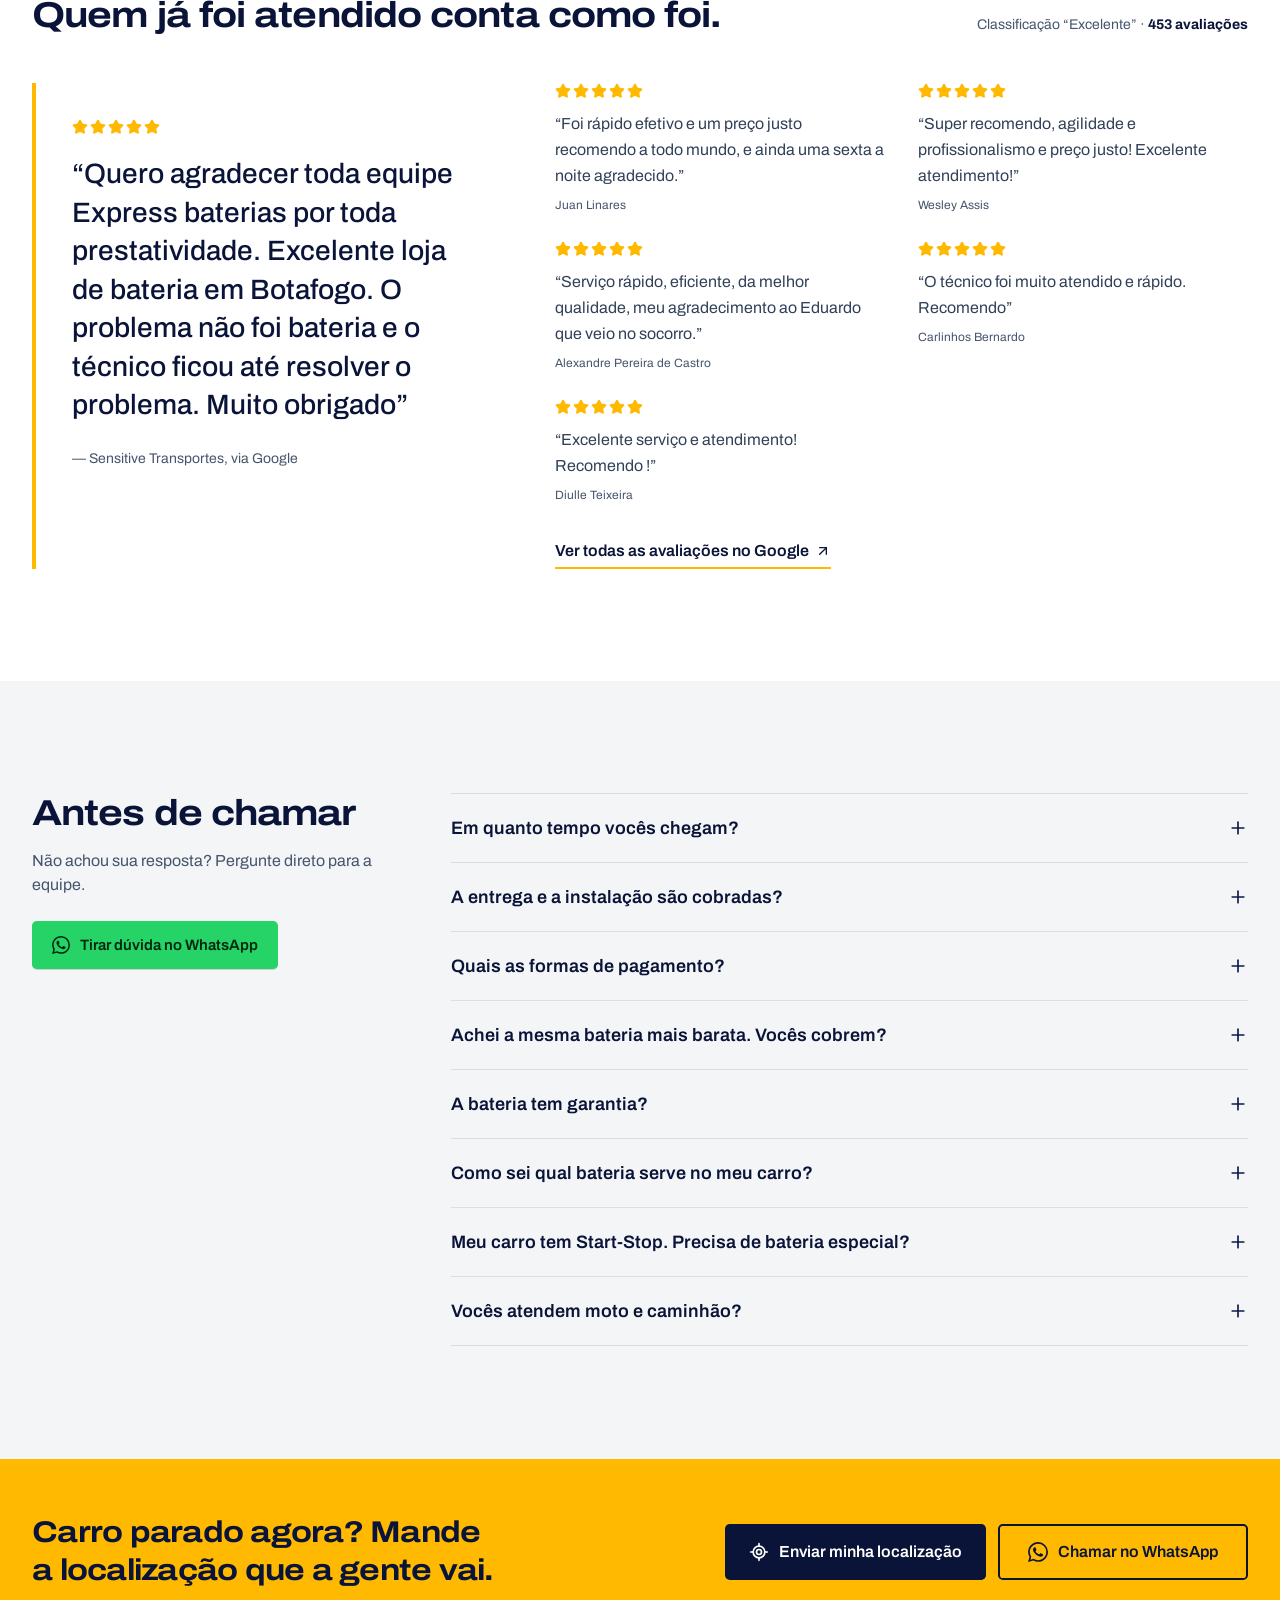
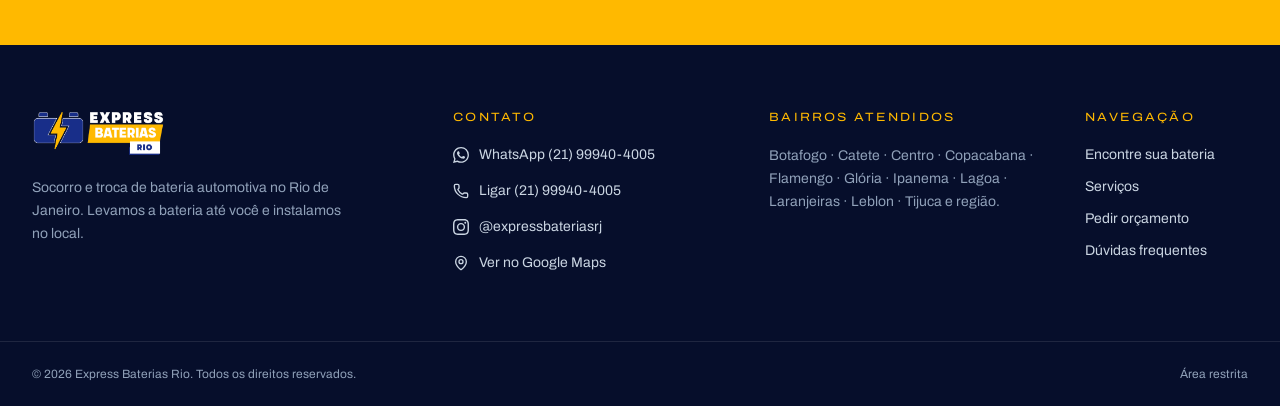
==== commit 7fd8ee84: "Prévia: até 40 minutos, Zona Sul, Centro e proximidades Co-Authored-By: Claude Opus 5.5 <noreply@ant" ====
--- a/index.html
+++ b/index.html
@@ -10,17 +10,17 @@
     <meta name="viewport" content="width=device-width, initial-scale=1.0" />
     <meta name="theme-color" content="#0C1A4B" />
     <title>Express Baterias Rio – Socorro e troca de bateria automotiva no Rio</title>
-    <meta name="description" content="Bateria arriou? Chegamos em até 30 minutos na Zona Sul e no Centro. Entrega e instalação grátis, parcelamento em até 10x sem juros. Baterias para carro, moto e caminhão." />
+    <meta name="description" content="Bateria arriou? Chegamos em até 40 minutos na Zona Sul, no Centro e proximidades. Entrega e instalação grátis, parcelamento em até 10x sem juros. Baterias para carro, moto e caminhão." />
     <meta property="og:type" content="website" />
     <meta property="og:locale" content="pt_BR" />
     <meta property="og:site_name" content="Express Baterias Rio" />
     <meta property="og:title" content="Express Baterias Rio – Socorro e troca de bateria automotiva" />
-    <meta property="og:description" content="Chegamos em até 30 minutos na Zona Sul e no Centro. Entrega e instalação grátis, até 10x sem juros." />
+    <meta property="og:description" content="Chegamos em até 40 minutos na Zona Sul, no Centro e proximidades. Entrega e instalação grátis, até 10x sem juros." />
     <meta property="og:image" content="https://expressbateriasrio.com.br/img/3.webp" />
     <meta name="twitter:card" content="summary_large_image" />
     <link rel="preload" as="image" href="./img/3.webp" type="image/webp" />
     <link rel="preload" as="font" href="./fonts/archivo-latin.woff2" type="font/woff2" crossorigin />
-    <script type="module" crossorigin src="./assets/index-Dt_r_oYc.js"></script>
+    <script type="module" crossorigin src="./assets/index-BFKgAShD.js"></script>
     <link rel="stylesheet" crossorigin href="./assets/index-FbKjc2hX.css">
   </head>
   <body>
